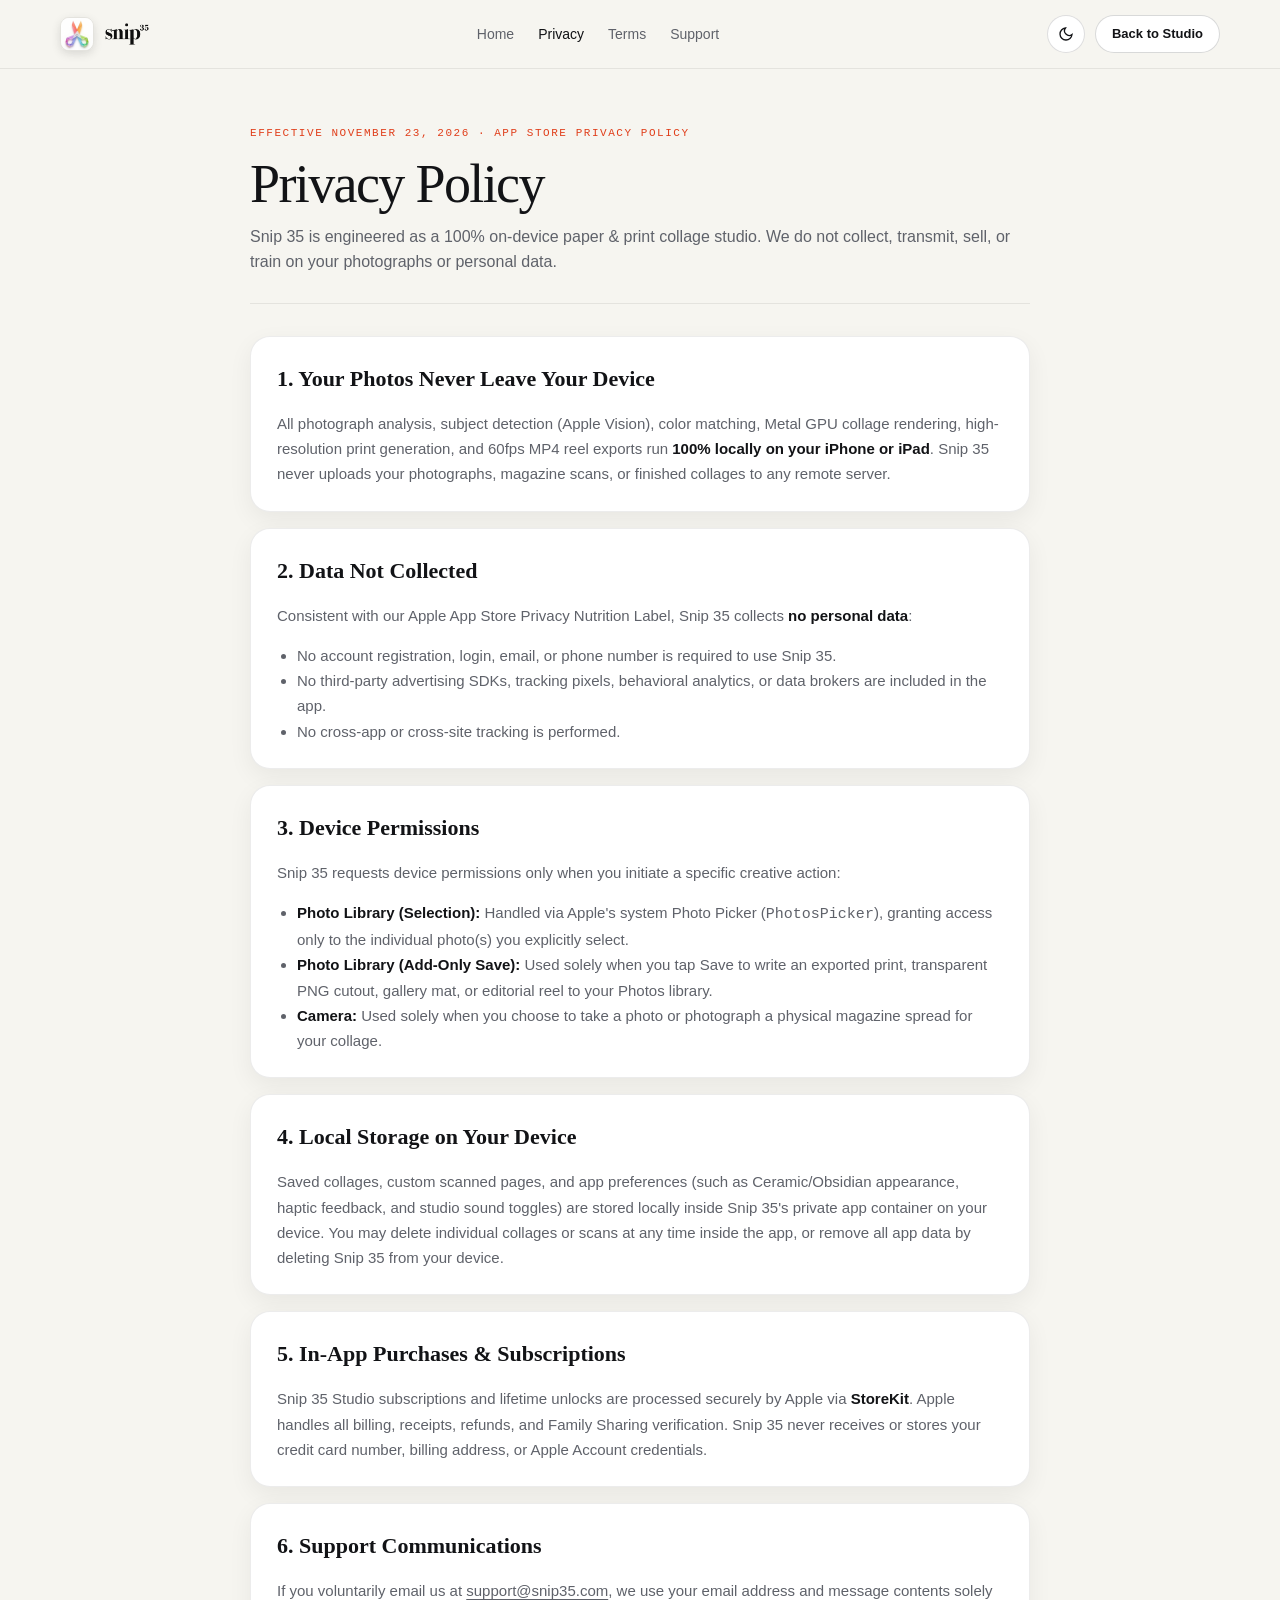
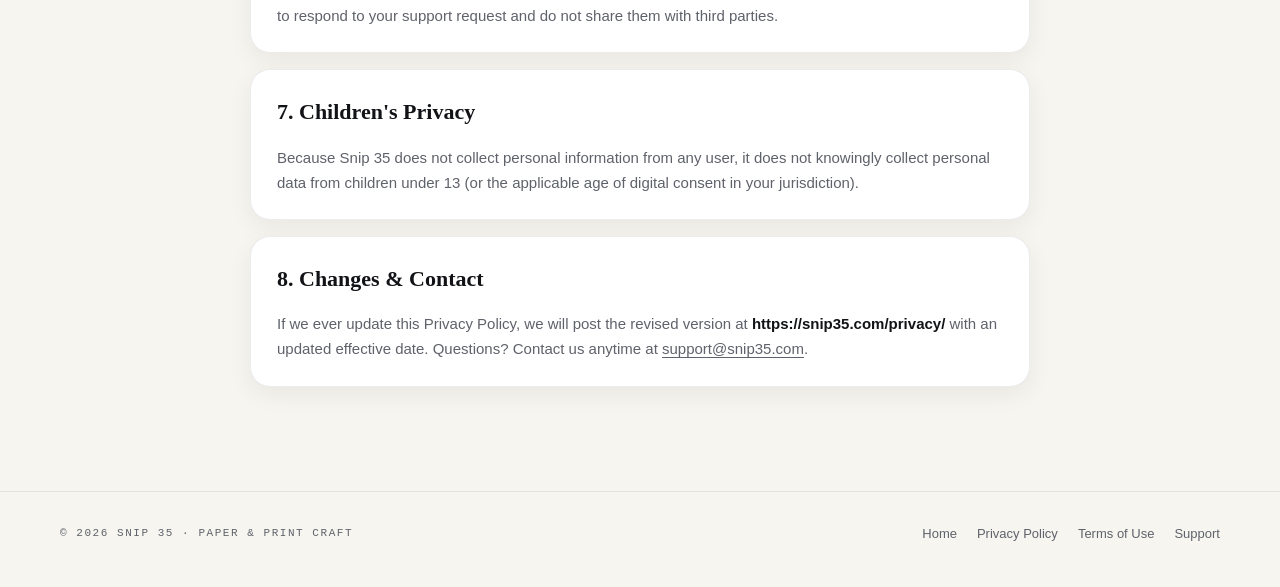
==== privacy/index.html @ 6834ebb1 "Add files via upload" ====
<!doctype html>
<html lang="en" data-theme="light">
<head>
  <meta charset="utf-8" />
  <meta name="viewport" content="width=device-width, initial-scale=1" />
  <meta http-equiv="Content-Security-Policy" content="default-src 'self'; img-src 'self' data:; style-src 'self' 'unsafe-inline' https://fonts.googleapis.com; font-src 'self' https://fonts.gstatic.com; script-src 'self'; base-uri 'self'; form-action 'self'; object-src 'none';" />
  <meta name="referrer" content="strict-origin-when-cross-origin" />
  <title>Privacy Policy — Snip 35</title>
  <meta name="description" content="Snip 35 Privacy Policy. 100% on-device collage studio: your photos never leave your iPhone, no accounts, and zero third-party tracking." />
  <link rel="canonical" href="https://snip35.com/privacy/" />
  <meta name="theme-color" content="#f6f5f0" media="(prefers-color-scheme: light)" />
  <meta name="theme-color" content="#07080b" media="(prefers-color-scheme: dark)" />
  <link rel="icon" type="image/png" href="../assets/favicon.png" />
  <link rel="apple-touch-icon" sizes="180x180" href="../assets/apple-touch-icon.png" />
  <link rel="preconnect" href="https://fonts.googleapis.com" />
  <link rel="preconnect" href="https://fonts.gstatic.com" crossorigin />
  <link href="https://fonts.googleapis.com/css2?family=Bodoni+Moda:opsz,wght@6..96,500;6..96,600&family=DM+Mono:wght@400;500&family=DM+Sans:wght@400;500;600;700&display=swap" rel="stylesheet" />
  <link rel="stylesheet" href="../styles.css" />
  <script src="../theme.js"></script>
</head>
<body>
  <header class="topbar">
    <div class="wrap topbar-inner">
      <a class="brand" href="../" aria-label="Snip 35 home">
        <img class="brand-icon" src="../assets/app-icon.png" data-icon-light="../assets/app-icon.png" data-icon-dark="../assets/app-icon-dark.png" alt="Snip 35 app icon" width="34" height="34" />
        <img class="brand-wordmark" src="../assets/wordmark.png" alt="Snip 35" height="22" />
      </a>
      <nav class="nav" aria-label="Primary">
        <a href="../">Home</a>
        <a href="../privacy/" style="color:var(--ink)">Privacy</a>
        <a href="../terms/">Terms</a>
        <a href="../support/">Support</a>
      </nav>
      <div class="nav-actions">
        <button id="themeToggle" class="theme-btn" type="button" aria-label="Toggle studio theme"></button>
        <a class="btn btn-secondary btn-sm" href="../">Back to Studio</a>
      </div>
    </div>
  </header>

  <main class="doc-wrap">
    <header class="doc-header">
      <div class="mono accent-mono">Effective November 23, 2026 · App Store Privacy Policy</div>
      <h1>Privacy Policy</h1>
      <p>Snip 35 is engineered as a 100% on-device paper &amp; print collage studio. We do not collect, transmit, sell, or train on your photographs or personal data.</p>
    </header>

    <section class="doc-card">
      <h2>1. Your Photos Never Leave Your Device</h2>
      <p>
        All photograph analysis, subject detection (Apple Vision), color matching, Metal GPU collage rendering,
        high-resolution print generation, and 60fps MP4 reel exports run <strong>100% locally on your iPhone or iPad</strong>.
        Snip 35 never uploads your photographs, magazine scans, or finished collages to any remote server.
      </p>
    </section>

    <section class="doc-card">
      <h2>2. Data Not Collected</h2>
      <p>
        Consistent with our Apple App Store Privacy Nutrition Label, Snip 35 collects <strong>no personal data</strong>:
      </p>
      <ul>
        <li>No account registration, login, email, or phone number is required to use Snip 35.</li>
        <li>No third-party advertising SDKs, tracking pixels, behavioral analytics, or data brokers are included in the app.</li>
        <li>No cross-app or cross-site tracking is performed.</li>
      </ul>
    </section>

    <section class="doc-card">
      <h2>3. Device Permissions</h2>
      <p>Snip 35 requests device permissions only when you initiate a specific creative action:</p>
      <ul>
        <li><strong>Photo Library (Selection):</strong> Handled via Apple's system Photo Picker (<code>PhotosPicker</code>), granting access only to the individual photo(s) you explicitly select.</li>
        <li><strong>Photo Library (Add-Only Save):</strong> Used solely when you tap Save to write an exported print, transparent PNG cutout, gallery mat, or editorial reel to your Photos library.</li>
        <li><strong>Camera:</strong> Used solely when you choose to take a photo or photograph a physical magazine spread for your collage.</li>
      </ul>
    </section>

    <section class="doc-card">
      <h2>4. Local Storage on Your Device</h2>
      <p>
        Saved collages, custom scanned pages, and app preferences (such as Ceramic/Obsidian appearance, haptic feedback,
        and studio sound toggles) are stored locally inside Snip 35's private app container on your device. You may delete
        individual collages or scans at any time inside the app, or remove all app data by deleting Snip 35 from your device.
      </p>
    </section>

    <section class="doc-card">
      <h2>5. In-App Purchases &amp; Subscriptions</h2>
      <p>
        Snip 35 Studio subscriptions and lifetime unlocks are processed securely by Apple via <strong>StoreKit</strong>.
        Apple handles all billing, receipts, refunds, and Family Sharing verification. Snip 35 never receives or stores
        your credit card number, billing address, or Apple Account credentials.
      </p>
    </section>

    <section class="doc-card">
      <h2>6. Support Communications</h2>
      <p>
        If you voluntarily email us at <a href="mailto:support@snip35.com">support@snip35.com</a>, we use your email
        address and message contents solely to respond to your support request and do not share them with third parties.
      </p>
    </section>

    <section class="doc-card">
      <h2>7. Children's Privacy</h2>
      <p>
        Because Snip 35 does not collect personal information from any user, it does not knowingly collect personal
        data from children under 13 (or the applicable age of digital consent in your jurisdiction).
      </p>
    </section>

    <section class="doc-card">
      <h2>8. Changes &amp; Contact</h2>
      <p>
        If we ever update this Privacy Policy, we will post the revised version at <strong>https://snip35.com/privacy/</strong>
        with an updated effective date. Questions? Contact us anytime at
        <a href="mailto:support@snip35.com">support@snip35.com</a>.
      </p>
    </section>
  </main>

  <footer class="footer">
    <div class="wrap footer-inner">
      <div class="mono">© 2026 Snip 35 · Paper &amp; Print Craft</div>
      <nav class="footer-links" aria-label="Legal and support">
        <a href="../">Home</a>
        <a href="../privacy/">Privacy Policy</a>
        <a href="../terms/">Terms of Use</a>
        <a href="../support/">Support</a>
      </nav>
    </div>
  </footer>
</body>
</html>
---- styles.css ----
/* Snip 35 — Dual-Finish Editorial Studio Design System (Ceramic Porcelain / Piano Obsidian) */
:root,
html[data-theme="light"] {
  --ground: #f6f5f0;
  --ground-2: #eeede8;
  --surface: #ffffff;
  --well: #e7e6e0;
  --ink: #121316;
  --muted: #5f626a;
  --faint: #7b7e86;
  --accent: #e03e1a;
  --accent-soft: rgba(224, 62, 26, 0.11);
  --ok: #2f7d4c;
  --release: #121316;
  --on-release: #ffffff;
  --line: rgba(18, 19, 22, 0.14);
  --line-soft: rgba(18, 19, 22, 0.08);
  --shadow-lg: 0 24px 60px rgba(18, 19, 22, 0.12), 0 4px 14px rgba(18, 19, 22, 0.06);
  --shadow-sm: 0 8px 24px rgba(18, 19, 22, 0.06);
  --glass: rgba(246, 245, 240, 0.86);
  --display: "Bodoni Moda", "Bodoni 72", "Didot", Georgia, serif;
  --sans: "DM Sans", -apple-system, BlinkMacSystemFont, "SF Pro Text", sans-serif;
  --mono: "DM Mono", ui-monospace, "SF Mono", Menlo, monospace;
  color-scheme: light;
}

html[data-theme="dark"] {
  --ground: #07080b;
  --ground-2: #101218;
  --surface: #13161e;
  --well: #1b1f29;
  --ink: #f5f6f8;
  --muted: #989eac;
  --faint: #676c78;
  --accent: #f08a5d;
  --accent-soft: rgba(240, 138, 93, 0.15);
  --ok: #8be2b4;
  --release: #f5f6f8;
  --on-release: #07080b;
  --line: rgba(245, 246, 248, 0.16);
  --line-soft: rgba(245, 246, 248, 0.085);
  --shadow-lg: 0 28px 72px rgba(0, 0, 0, 0.56), 0 4px 16px rgba(0, 0, 0, 0.35);
  --shadow-sm: 0 10px 28px rgba(0, 0, 0, 0.32);
  --glass: rgba(7, 8, 11, 0.84);
  color-scheme: dark;
}

*, *::before, *::after { box-sizing: border-box; }
html {
  scroll-behavior: smooth;
  background: var(--ground);
  color: var(--ink);
}
body {
  margin: 0;
  background: var(--ground);
  color: var(--ink);
  font-family: var(--sans);
  line-height: 1.6;
  -webkit-font-smoothing: antialiased;
  overflow-x: clip;
}

::selection { background: var(--accent); color: #fff; }
a { color: inherit; text-underline-offset: 3px; }
img { max-width: 100%; display: block; }
button { font: inherit; color: inherit; }
button:focus-visible, a:focus-visible { outline: 2px solid var(--accent); outline-offset: 3px; }

.wrap {
  width: min(1160px, calc(100% - 48px));
  margin-inline: auto;
}

.mono {
  font-family: var(--mono);
  font-size: 11px;
  font-weight: 500;
  letter-spacing: 0.14em;
  text-transform: uppercase;
  color: var(--muted);
}

.accent-mono { color: var(--accent); }

/* Header */
.topbar {
  position: sticky;
  top: 0;
  z-index: 40;
  backdrop-filter: blur(18px) saturate(160%);
  -webkit-backdrop-filter: blur(18px) saturate(160%);
  background: var(--glass);
  border-bottom: 1px solid var(--line-soft);
}

.topbar-inner {
  height: 68px;
  display: flex;
  align-items: center;
  justify-content: space-between;
  gap: 20px;
}

.brand {
  display: inline-flex;
  align-items: center;
  gap: 11px;
  text-decoration: none;
}

.brand-icon {
  width: 34px;
  height: 34px;
  border-radius: 9px;
  box-shadow: 0 3px 10px rgba(0, 0, 0, 0.12);
  border: 1px solid var(--line-soft);
  object-fit: cover;
}

.brand-wordmark {
  height: 22px;
  width: auto;
}

html[data-theme="dark"] .brand-wordmark {
  filter: invert(1) brightness(1.06);
}

.nav {
  display: flex;
  align-items: center;
  gap: 24px;
  font-size: 14px;
  font-weight: 500;
}

.nav a {
  text-decoration: none;
  color: var(--muted);
  transition: color 0.18s ease;
}

.nav a:hover { color: var(--ink); }

.nav-actions {
  display: flex;
  align-items: center;
  gap: 10px;
}

.theme-btn {
  width: 38px;
  height: 38px;
  border-radius: 999px;
  border: 1px solid var(--line);
  background: var(--surface);
  display: inline-flex;
  align-items: center;
  justify-content: center;
  cursor: pointer;
  transition: transform 0.15s ease, border-color 0.2s ease;
}
.theme-btn:hover { border-color: var(--ink); }
.theme-btn:active { transform: scale(0.95); }

.btn {
  display: inline-flex;
  align-items: center;
  justify-content: center;
  gap: 8px;
  min-height: 46px;
  padding: 0 22px;
  border-radius: 999px;
  font-size: 14px;
  font-weight: 600;
  text-decoration: none;
  border: 1px solid transparent;
  cursor: pointer;
  transition: transform 0.16s ease, opacity 0.16s ease;
  white-space: nowrap;
}
.btn:active { transform: scale(0.98); }

.btn-primary {
  background: #121316;
  color: #ffffff;
  box-shadow: 0 10px 24px rgba(18, 19, 22, 0.14);
}
html[data-theme="dark"] .btn-primary {
  background: #f5f6f8;
  color: #07080b;
  box-shadow: 0 10px 24px rgba(0, 0, 0, 0.35);
}
.btn-primary:hover { opacity: 0.9; }

.btn-accent {
  background: var(--accent);
  color: #ffffff;
  box-shadow: 0 10px 24px rgba(224, 62, 26, 0.24);
}
.btn-accent:hover { opacity: 0.92; }

.btn-secondary {
  background: #ffffff;
  color: #121316;
  border-color: rgba(18, 19, 22, 0.16);
}
html[data-theme="dark"] .btn-secondary {
  background: #13161e;
  color: #f5f6f8;
  border-color: rgba(245, 246, 248, 0.20);
}
.btn-secondary:hover { border-color: var(--ink); }

.btn-sm {
  min-height: 38px;
  padding: 0 16px;
  font-size: 13px;
}

/* Hero Section */
.hero {
  padding: 58px 0 84px;
  display: grid;
  grid-template-columns: minmax(0, 1.02fr) minmax(0, 0.98fr);
  gap: clamp(32px, 5vw, 72px);
  align-items: center;
}
.hero > * { min-width: 0; }

.eyebrow-row {
  display: inline-flex;
  align-items: center;
  gap: 8px;
  padding: 6px 12px;
  border-radius: 999px;
  background: var(--accent-soft);
  color: var(--accent);
  font-family: var(--mono);
  font-size: 11px;
  font-weight: 500;
  letter-spacing: 0.12em;
  text-transform: uppercase;
}

.eyebrow-dot {
  width: 6px;
  height: 6px;
  border-radius: 50%;
  background: var(--accent);
}

.hero h1 {
  font-family: var(--display);
  font-weight: 500;
  font-size: clamp(44px, 5.4vw, 72px);
  line-height: 0.98;
  letter-spacing: -0.03em;
  margin: 22px 0 20px;
}

.hero h1 em {
  font-style: italic;
  color: var(--accent);
}

.hero-lead {
  font-size: 17px;
  line-height: 1.68;
  color: var(--muted);
  max-width: 490px;
  margin: 0;
}

.hero-cta {
  display: flex;
  flex-wrap: wrap;
  gap: 12px;
  margin-top: 30px;
}

.hero-specs {
  margin-top: 28px;
  padding-top: 22px;
  border-top: 1px solid var(--line-soft);
  display: flex;
  flex-wrap: wrap;
  gap: 10px 22px;
  font-family: var(--mono);
  font-size: 11px;
  letter-spacing: 0.08em;
  text-transform: uppercase;
  color: var(--muted);
}

.hero-specs span {
  display: inline-flex;
  align-items: center;
  gap: 7px;
}

.spec-dot {
  width: 5px;
  height: 5px;
  border-radius: 50%;
  background: var(--accent);
}

/* Interactive iOS Hero Stage */
.stage-wrap {
  position: relative;
  width: min(460px, 100%);
  margin-inline: auto;
}

.stage-card {
  position: relative;
  aspect-ratio: 3 / 4;
  border-radius: 30px;
  overflow: hidden;
  background: var(--surface);
  border: 1px solid var(--line);
  box-shadow: var(--shadow-lg);
  user-select: none;
  -webkit-user-select: none;
}

.stage-img {
  position: absolute;
  inset: 0;
  width: 100%;
  height: 100%;
  object-fit: cover;
  opacity: 0;
  transform: scale(1.025);
  transition: opacity 0.45s cubic-bezier(0.22, 1, 0.36, 1), transform 0.55s cubic-bezier(0.22, 1, 0.36, 1);
}

.stage-img.active {
  opacity: 1;
  transform: scale(1);
}

.before-layer {
  position: absolute;
  inset: 0;
  width: 100%;
  height: 100%;
  object-fit: cover;
  clip-path: inset(0 100% 0 0);
  pointer-events: none;
  z-index: 3;
  transition: clip-path 0.06s linear;
}

.stage-divider {
  position: absolute;
  top: 0;
  bottom: 0;
  left: 0;
  width: 2px;
  background: rgba(255, 255, 255, 0.92);
  box-shadow: 0 0 18px rgba(0, 0, 0, 0.45);
  z-index: 4;
  opacity: 0;
  pointer-events: none;
}

.stage-top-bar {
  position: absolute;
  top: 14px;
  left: 14px;
  right: 14px;
  z-index: 6;
  display: flex;
  align-items: center;
  justify-content: space-between;
  gap: 8px;
}

.stage-badge {
  padding: 6px 11px;
  border-radius: 999px;
  background: rgba(12, 13, 16, 0.62);
  backdrop-filter: blur(12px);
  -webkit-backdrop-filter: blur(12px);
  border: 1px solid rgba(255, 255, 255, 0.16);
  color: #fff;
  font-family: var(--mono);
  font-size: 10px;
  letter-spacing: 0.11em;
  text-transform: uppercase;
}

.compare-btn {
  padding: 6px 12px;
  border-radius: 999px;
  background: var(--accent);
  color: #fff;
  border: none;
  font-size: 11px;
  font-weight: 700;
  cursor: pointer;
  box-shadow: 0 6px 16px rgba(0, 0, 0, 0.25);
  transition: opacity 0.18s ease, transform 0.15s ease;
}
.compare-btn:hover { opacity: 0.92; }
.compare-btn.hidden { opacity: 0; pointer-events: none; }

.stage-grad {
  position: absolute;
  inset: auto 0 0 0;
  height: 110px;
  background: linear-gradient(to top, rgba(0, 0, 0, 0.56), transparent);
  pointer-events: none;
  z-index: 5;
}

.stage-pills {
  position: absolute;
  left: 14px;
  right: 14px;
  bottom: 14px;
  z-index: 7;
  display: grid;
  grid-template-columns: repeat(4, 1fr);
  gap: 3px;
  padding: 4px;
  border-radius: 999px;
  background: rgba(12, 13, 16, 0.64);
  backdrop-filter: blur(14px);
  -webkit-backdrop-filter: blur(14px);
  border: 1px solid rgba(255, 255, 255, 0.18);
}

.stage-pill {
  border: none;
  background: transparent;
  color: rgba(255, 255, 255, 0.88);
  font-size: 11.5px;
  font-weight: 600;
  padding: 8px 4px;
  border-radius: 999px;
  cursor: pointer;
  transition: background 0.2s ease, color 0.2s ease;
}
.stage-pill.active {
  background: rgba(255, 255, 255, 0.96);
  color: #121316;
  font-weight: 700;
}

.stage-caption {
  display: flex;
  flex-wrap: wrap;
  justify-content: space-between;
  align-items: center;
  gap: 4px 10px;
  margin-top: 12px;
  padding: 0 6px;
}
.stage-caption .mono {
  font-size: 10px;
  letter-spacing: 0.08em;
}

/* Sections */
.section {
  padding: 84px 0;
  border-top: 1px solid var(--line-soft);
}

.section-head {
  display: flex;
  align-items: flex-end;
  justify-content: space-between;
  gap: 28px;
  margin-bottom: 42px;
  flex-wrap: wrap;
}

.section-head h2 {
  font-family: var(--display);
  font-weight: 500;
  font-size: clamp(34px, 4.4vw, 56px);
  line-height: 1.02;
  letter-spacing: -0.03em;
  margin: 12px 0 0;
  max-width: 620px;
}

.section-head p {
  color: var(--muted);
  max-width: 390px;
  margin: 0;
  font-size: 15.5px;
}

/* 4-Look Editorial Gallery */
.looks-grid {
  display: grid;
  grid-template-columns: repeat(4, 1fr);
  gap: 18px;
}

.look-card {
  background: var(--surface);
  border: 1px solid var(--line-soft);
  border-radius: 22px;
  overflow: hidden;
  box-shadow: var(--shadow-sm);
  transition: transform 0.25s cubic-bezier(0.22, 1, 0.36, 1), border-color 0.2s ease;
}
.look-card:hover {
  transform: translateY(-4px);
  border-color: var(--line);
}

.look-media {
  position: relative;
  aspect-ratio: 3 / 4;
  overflow: hidden;
  background: var(--ground-2);
}

.look-media img {
  width: 100%;
  height: 100%;
  object-fit: cover;
  transition: transform 0.5s ease;
}
.look-card:hover .look-media img { transform: scale(1.03); }

.look-num {
  position: absolute;
  top: 12px;
  left: 12px;
  padding: 5px 9px;
  border-radius: 999px;
  background: rgba(12, 13, 16, 0.62);
  color: #fff;
  font-family: var(--mono);
  font-size: 10px;
  letter-spacing: 0.1em;
}

.look-body {
  padding: 16px 18px 20px;
}

.look-body h3 {
  font-family: var(--display);
  font-weight: 600;
  font-size: 22px;
  margin: 0 0 6px;
  letter-spacing: -0.02em;
}

.look-body p {
  margin: 0;
  font-size: 13.5px;
  color: var(--muted);
  line-height: 1.55;
}

/* Craft Process 3-Column */
.craft-grid {
  display: grid;
  grid-template-columns: repeat(3, 1fr);
  gap: 18px;
}

.craft-card {
  background: var(--surface);
  border: 1px solid var(--line-soft);
  border-radius: 22px;
  padding: 28px 26px;
  box-shadow: var(--shadow-sm);
}

.craft-step {
  display: inline-flex;
  align-items: center;
  justify-content: center;
  height: 28px;
  padding: 0 10px;
  border-radius: 999px;
  background: var(--accent-soft);
  color: var(--accent);
  font-family: var(--mono);
  font-size: 11px;
  font-weight: 500;
  letter-spacing: 0.1em;
  margin-bottom: 18px;
}

.craft-card h3 {
  font-family: var(--display);
  font-weight: 600;
  font-size: 25px;
  line-height: 1.15;
  margin: 0 0 10px;
}

.craft-card p {
  margin: 0;
  color: var(--muted);
  font-size: 14.5px;
  line-height: 1.62;
}

/* Privacy Band */
.privacy-band {
  background: var(--surface);
  border: 1px solid var(--line);
  border-radius: 28px;
  padding: clamp(28px, 4vw, 48px);
  display: grid;
  grid-template-columns: 1.1fr 0.9fr;
  gap: 36px;
  align-items: center;
  box-shadow: var(--shadow-sm);
}

.privacy-band h2 {
  font-family: var(--display);
  font-weight: 500;
  font-size: clamp(30px, 3.8vw, 46px);
  line-height: 1.06;
  margin: 12px 0 14px;
}

.privacy-band p {
  margin: 0;
  color: var(--muted);
  font-size: 15.5px;
  max-width: 480px;
}

.privacy-pills {
  display: grid;
  grid-template-columns: repeat(2, 1fr);
  gap: 12px;
}

.privacy-pill {
  padding: 16px 18px;
  border-radius: 16px;
  background: var(--ground);
  border: 1px solid var(--line-soft);
}

.privacy-pill strong {
  display: block;
  font-size: 14px;
  margin-bottom: 4px;
}

.privacy-pill span {
  font-size: 12.5px;
  color: var(--muted);
  line-height: 1.45;
  display: block;
}

/* Pricing */
.pricing-grid {
  display: grid;
  grid-template-columns: repeat(2, 1fr);
  gap: 20px;
}

.price-card {
  background: var(--surface);
  border: 1px solid var(--line-soft);
  border-radius: 26px;
  padding: 32px 30px;
  box-shadow: var(--shadow-sm);
  display: flex;
  flex-direction: column;
}

.price-card.featured {
  border-color: var(--accent);
  box-shadow: 0 20px 50px rgba(224, 62, 26, 0.10);
}

.price-header {
  display: flex;
  align-items: baseline;
  justify-content: space-between;
  gap: 12px;
  margin-bottom: 12px;
}

.price-card h3 {
  font-family: var(--display);
  font-size: 28px;
  font-weight: 600;
  margin: 0;
}

.price-tag {
  font-family: var(--mono);
  font-size: 11px;
  letter-spacing: 0.1em;
  text-transform: uppercase;
  padding: 5px 10px;
  border-radius: 999px;
  background: var(--accent-soft);
  color: var(--accent);
}

.price-amount {
  font-size: 15px;
  color: var(--muted);
  margin: 0 0 22px;
}

.price-amount strong {
  font-family: var(--display);
  font-size: 36px;
  color: var(--ink);
  font-weight: 600;
  margin-right: 4px;
}

.feature-list {
  list-style: none;
  padding: 0;
  margin: 0 0 26px;
  display: grid;
  gap: 11px;
  font-size: 14.5px;
  color: var(--ink);
}

.feature-list li {
  display: flex;
  align-items: flex-start;
  gap: 10px;
}

.check {
  color: var(--accent);
  font-weight: 700;
  line-height: 1.5;
}

.price-note {
  margin-top: auto;
  font-size: 12px;
  color: var(--muted);
  line-height: 1.5;
}

/* Closing CTA */
.closing {
  text-align: center;
  padding: 96px 0 88px;
  border-top: 1px solid var(--line-soft);
}

.closing-icon {
  width: 78px;
  height: 78px;
  border-radius: 19px;
  margin: 0 auto 22px;
  box-shadow: var(--shadow-lg);
  border: 1px solid var(--line-soft);
}

.closing h2 {
  font-family: var(--display);
  font-weight: 500;
  font-size: clamp(38px, 5.5vw, 68px);
  line-height: 0.98;
  letter-spacing: -0.035em;
  margin: 14px auto 18px;
  max-width: 740px;
}

.closing p {
  color: var(--muted);
  max-width: 470px;
  margin: 0 auto 30px;
  font-size: 16px;
}

/* Legal & Support Document Pages */
.doc-wrap {
  width: min(780px, calc(100% - 40px));
  margin: 0 auto;
  padding: 56px 0 88px;
}

.doc-header {
  padding-bottom: 28px;
  border-bottom: 1px solid var(--line-soft);
  margin-bottom: 32px;
}

.doc-header h1 {
  font-family: var(--display);
  font-weight: 500;
  font-size: clamp(36px, 5vw, 54px);
  line-height: 1.02;
  letter-spacing: -0.03em;
  margin: 14px 0 12px;
}

.doc-header p {
  color: var(--muted);
  margin: 0;
  font-size: 16px;
}

.doc-card {
  background: var(--surface);
  border: 1px solid var(--line-soft);
  border-radius: 20px;
  padding: 24px 26px;
  margin-bottom: 16px;
  box-shadow: var(--shadow-sm);
}

.doc-card h2 {
  font-family: var(--display);
  font-weight: 600;
  font-size: 22px;
  margin: 0 0 10px;
}

.doc-card p, .doc-card li {
  color: var(--muted);
  font-size: 15px;
  line-height: 1.68;
}

.doc-card p:last-child { margin-bottom: 0; }
.doc-card ul { padding-left: 20px; margin: 10px 0 0; }
.doc-card strong { color: var(--ink); }

.faq details {
  background: var(--surface);
  border: 1px solid var(--line-soft);
  border-radius: 18px;
  padding: 18px 22px;
  margin-bottom: 12px;
  box-shadow: var(--shadow-sm);
}

.faq summary {
  font-weight: 600;
  font-size: 15.5px;
  cursor: pointer;
  list-style: none;
  display: flex;
  align-items: center;
  justify-content: space-between;
  gap: 12px;
}
.faq summary::-webkit-details-marker { display: none; }
.faq summary::after {
  content: "+";
  font-family: var(--mono);
  font-size: 18px;
  color: var(--accent);
}
.faq details[open] summary::after { content: "−"; }
.faq details p {
  margin: 12px 0 0;
  color: var(--muted);
  font-size: 14.5px;
  line-height: 1.65;
}

/* Footer */
.footer {
  border-top: 1px solid var(--line-soft);
  padding: 32px 0 44px;
}

.footer-inner {
  display: flex;
  flex-wrap: wrap;
  align-items: center;
  justify-content: space-between;
  gap: 18px;
}

.footer-links {
  display: flex;
  flex-wrap: wrap;
  gap: 20px;
  font-size: 13px;
  color: var(--muted);
}
.footer-links a { text-decoration: none; }
.footer-links a:hover { color: var(--ink); }

/* Responsive */
@media (max-width: 980px) {
  .hero { grid-template-columns: minmax(0, 1fr); padding: 36px 0 60px; }
  .looks-grid { grid-template-columns: repeat(2, minmax(0, 1fr)); }
  .craft-grid { grid-template-columns: minmax(0, 1fr); }
  .privacy-band { grid-template-columns: minmax(0, 1fr); }
  .pricing-grid { grid-template-columns: minmax(0, 1fr); }
}

@media (max-width: 640px) {
  .wrap { width: calc(100% - 32px); }
  .nav { display: none; }
  .hero h1 { font-size: clamp(38px, 10.5vw, 50px); }
  .hero-lead { font-size: 15.5px; }
  .hero-cta .btn { width: 100%; }
  .privacy-pills { grid-template-columns: minmax(0, 1fr); }
  .looks-grid { grid-template-columns: repeat(2, minmax(0, 1fr)); gap: 12px; }
  .look-body { padding: 12px 13px 15px; }
  .look-body h3 { font-size: 18px; }
  .look-body p { font-size: 12.5px; }
  .stage-pill { font-size: 10.5px; padding: 7px 2px; }
}

@media (prefers-reduced-motion: reduce) {
  html { scroll-behavior: auto; }
  *, *::before, *::after { transition-duration: 0.01ms !important; animation-duration: 0.01ms !important; }
}
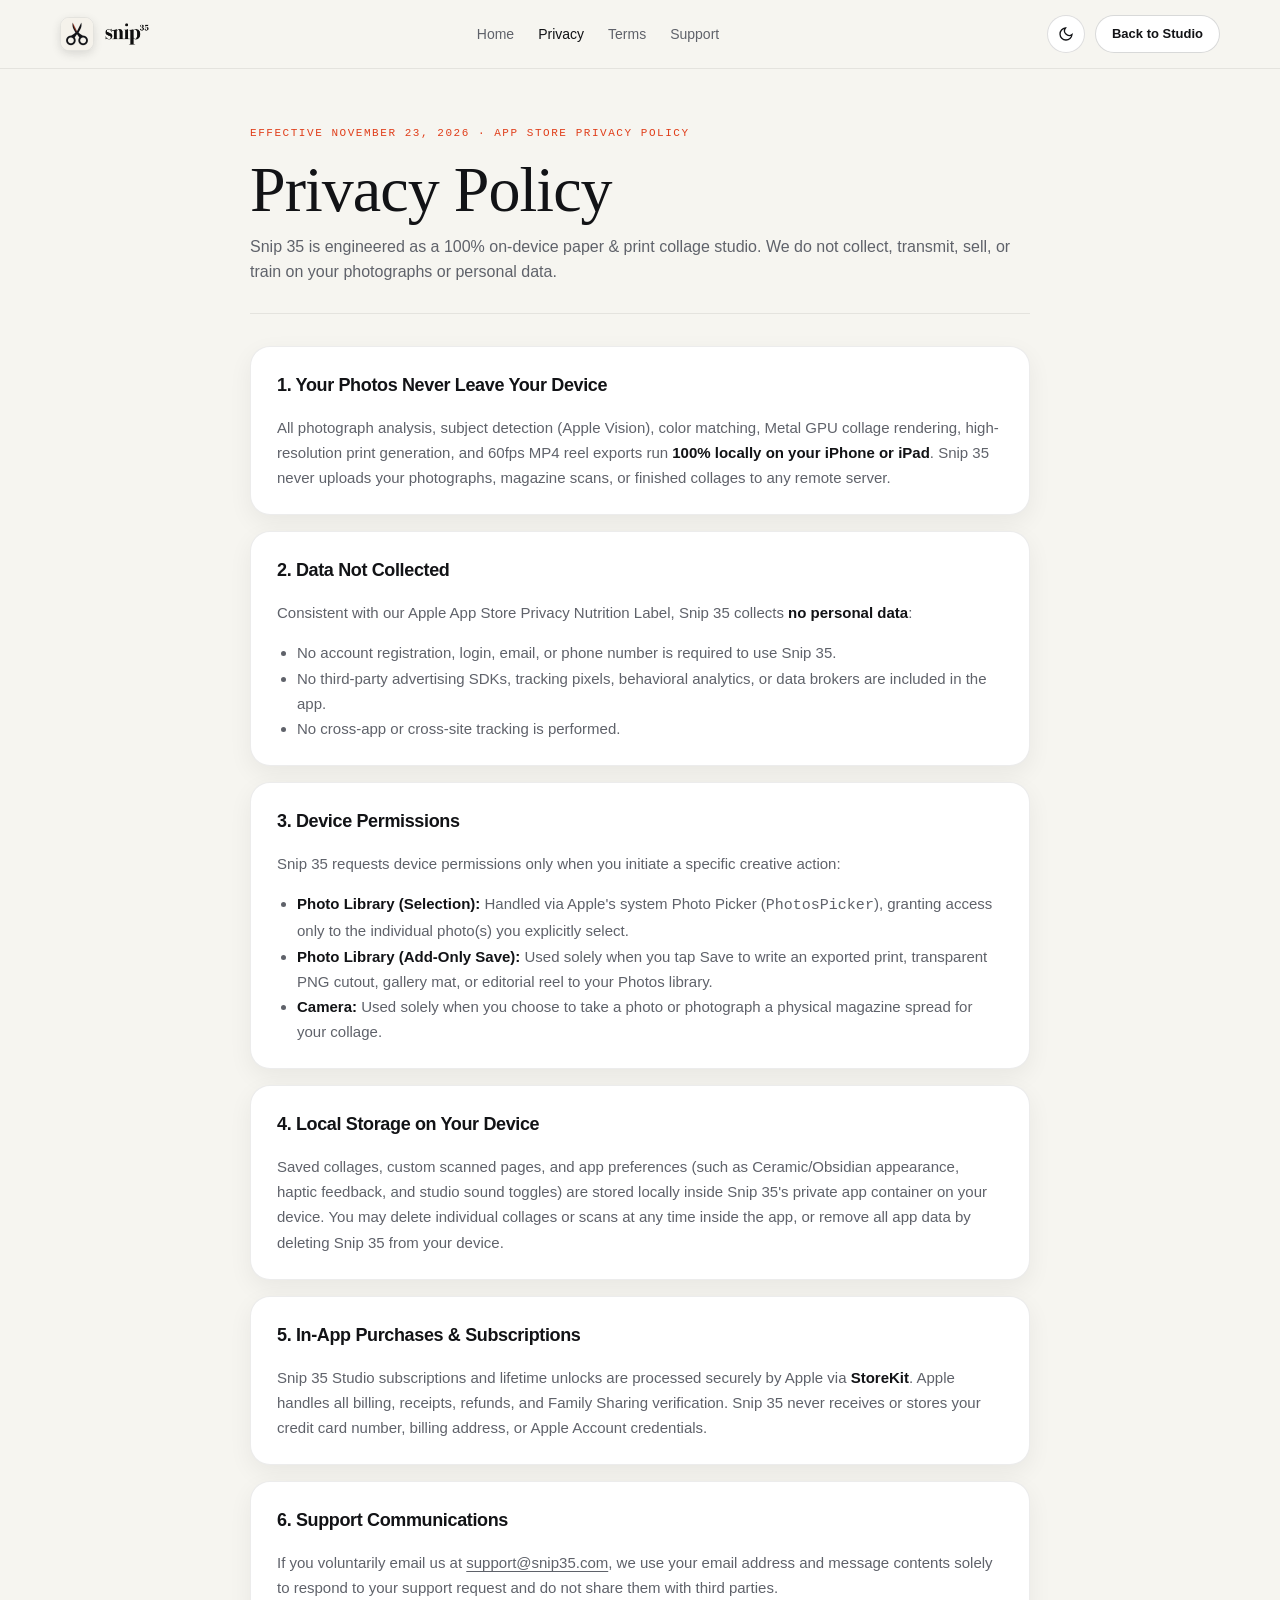
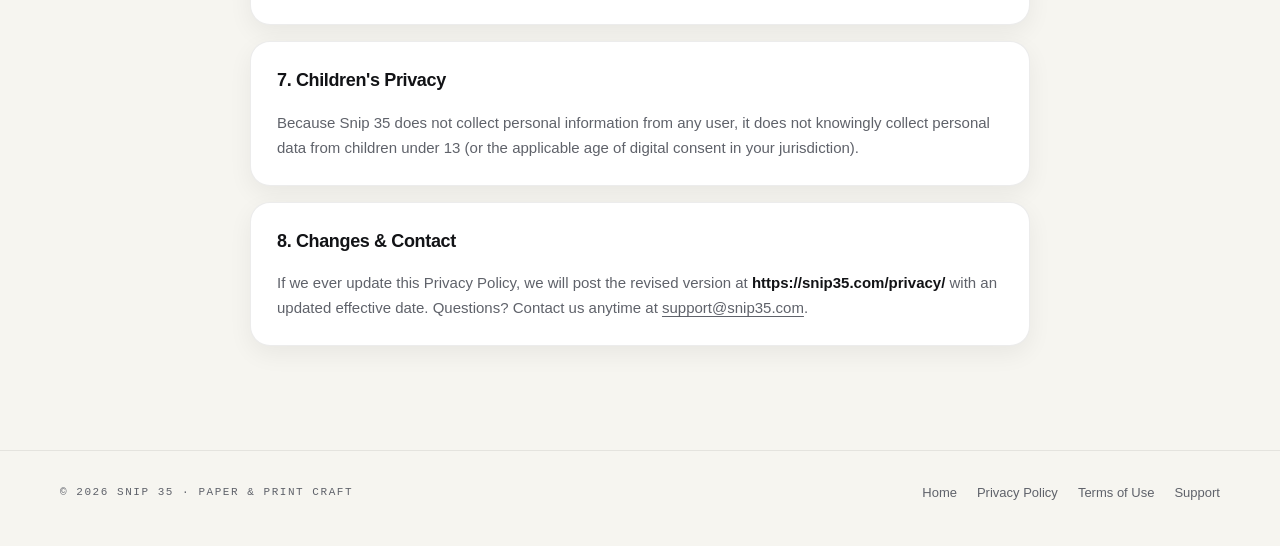
==== commit 6c5722a9: "Update legal subpage fonts to Instrument Serif + Inter + IBM Plex Mono" ====
--- a/privacy/index.html
+++ b/privacy/index.html
@@ -14,7 +14,7 @@
   <link rel="apple-touch-icon" sizes="180x180" href="../assets/apple-touch-icon.png" />
   <link rel="preconnect" href="https://fonts.googleapis.com" />
   <link rel="preconnect" href="https://fonts.gstatic.com" crossorigin />
-  <link href="https://fonts.googleapis.com/css2?family=Bodoni+Moda:opsz,wght@6..96,500;6..96,600&family=DM+Mono:wght@400;500&family=DM+Sans:wght@400;500;600;700&display=swap" rel="stylesheet" />
+  <link href="https://fonts.googleapis.com/css2?family=IBM+Plex+Mono:wght@400;500&family=Instrument+Serif:ital@0;1&family=Inter:wght@400;500;600;700&display=swap" rel="stylesheet" />
   <link rel="stylesheet" href="../styles.css" />
   <script src="../theme.js"></script>
 </head>
--- a/styles.css
+++ b/styles.css
@@ -18,9 +18,9 @@
   --shadow-lg: 0 24px 60px rgba(18, 19, 22, 0.12), 0 4px 14px rgba(18, 19, 22, 0.06);
   --shadow-sm: 0 8px 24px rgba(18, 19, 22, 0.06);
   --glass: rgba(246, 245, 240, 0.86);
-  --display: "Bodoni Moda", "Bodoni 72", "Didot", Georgia, serif;
-  --sans: "DM Sans", -apple-system, BlinkMacSystemFont, "SF Pro Text", sans-serif;
-  --mono: "DM Mono", ui-monospace, "SF Mono", Menlo, monospace;
+  --display: "Instrument Serif", Georgia, serif;
+  --sans: "Inter", -apple-system, BlinkMacSystemFont, "SF Pro Text", sans-serif;
+  --mono: "IBM Plex Mono", ui-monospace, "SF Mono", Menlo, monospace;
   color-scheme: light;
 }
 
@@ -253,15 +253,15 @@
 
 .hero h1 {
   font-family: var(--display);
-  font-weight: 500;
-  font-size: clamp(44px, 5.4vw, 72px);
+  font-weight: 400;
+  font-size: clamp(54px, 6.4vw, 86px);
   line-height: 0.98;
-  letter-spacing: -0.03em;
+  letter-spacing: -0.02em;
   margin: 22px 0 20px;
 }
 
 .hero h1 em {
-  font-style: italic;
+  font-style: normal;
   color: var(--accent);
 }
 
@@ -482,10 +482,10 @@
 
 .section-head h2 {
   font-family: var(--display);
-  font-weight: 500;
-  font-size: clamp(34px, 4.4vw, 56px);
+  font-weight: 400;
+  font-size: clamp(40px, 4.8vw, 64px);
   line-height: 1.02;
-  letter-spacing: -0.03em;
+  letter-spacing: -0.015em;
   margin: 12px 0 0;
   max-width: 620px;
 }
@@ -550,9 +550,9 @@
 }
 
 .look-body h3 {
-  font-family: var(--display);
+  font-family: var(--sans);
   font-weight: 600;
-  font-size: 22px;
+  font-size: 18px;
   margin: 0 0 6px;
   letter-spacing: -0.02em;
 }
@@ -596,10 +596,11 @@
 }
 
 .craft-card h3 {
-  font-family: var(--display);
+  font-family: var(--sans);
   font-weight: 600;
-  font-size: 25px;
-  line-height: 1.15;
+  font-size: 20px;
+  line-height: 1.25;
+  letter-spacing: -0.02em;
   margin: 0 0 10px;
 }
 
@@ -625,9 +626,10 @@
 
 .privacy-band h2 {
   font-family: var(--display);
-  font-weight: 500;
-  font-size: clamp(30px, 3.8vw, 46px);
-  line-height: 1.06;
+  font-weight: 400;
+  font-size: clamp(36px, 4.2vw, 54px);
+  line-height: 1.04;
+  letter-spacing: -0.015em;
   margin: 12px 0 14px;
 }
 
@@ -695,9 +697,10 @@
 }
 
 .price-card h3 {
-  font-family: var(--display);
-  font-size: 28px;
+  font-family: var(--sans);
+  font-size: 21px;
   font-weight: 600;
+  letter-spacing: -0.02em;
   margin: 0;
 }
 
@@ -719,10 +722,11 @@
 }
 
 .price-amount strong {
-  font-family: var(--display);
-  font-size: 36px;
+  font-family: var(--sans);
+  font-size: 32px;
   color: var(--ink);
-  font-weight: 600;
+  font-weight: 700;
+  letter-spacing: -0.03em;
   margin-right: 4px;
 }
 
@@ -773,10 +777,10 @@
 
 .closing h2 {
   font-family: var(--display);
-  font-weight: 500;
-  font-size: clamp(38px, 5.5vw, 68px);
+  font-weight: 400;
+  font-size: clamp(44px, 5.8vw, 76px);
   line-height: 0.98;
-  letter-spacing: -0.035em;
+  letter-spacing: -0.02em;
   margin: 14px auto 18px;
   max-width: 740px;
 }
@@ -803,10 +807,10 @@
 
 .doc-header h1 {
   font-family: var(--display);
-  font-weight: 500;
-  font-size: clamp(36px, 5vw, 54px);
+  font-weight: 400;
+  font-size: clamp(42px, 5.4vw, 64px);
   line-height: 1.02;
-  letter-spacing: -0.03em;
+  letter-spacing: -0.015em;
   margin: 14px 0 12px;
 }
 
@@ -826,9 +830,10 @@
 }
 
 .doc-card h2 {
-  font-family: var(--display);
+  font-family: var(--sans);
   font-weight: 600;
-  font-size: 22px;
+  font-size: 18px;
+  letter-spacing: -0.02em;
   margin: 0 0 10px;
 }
 
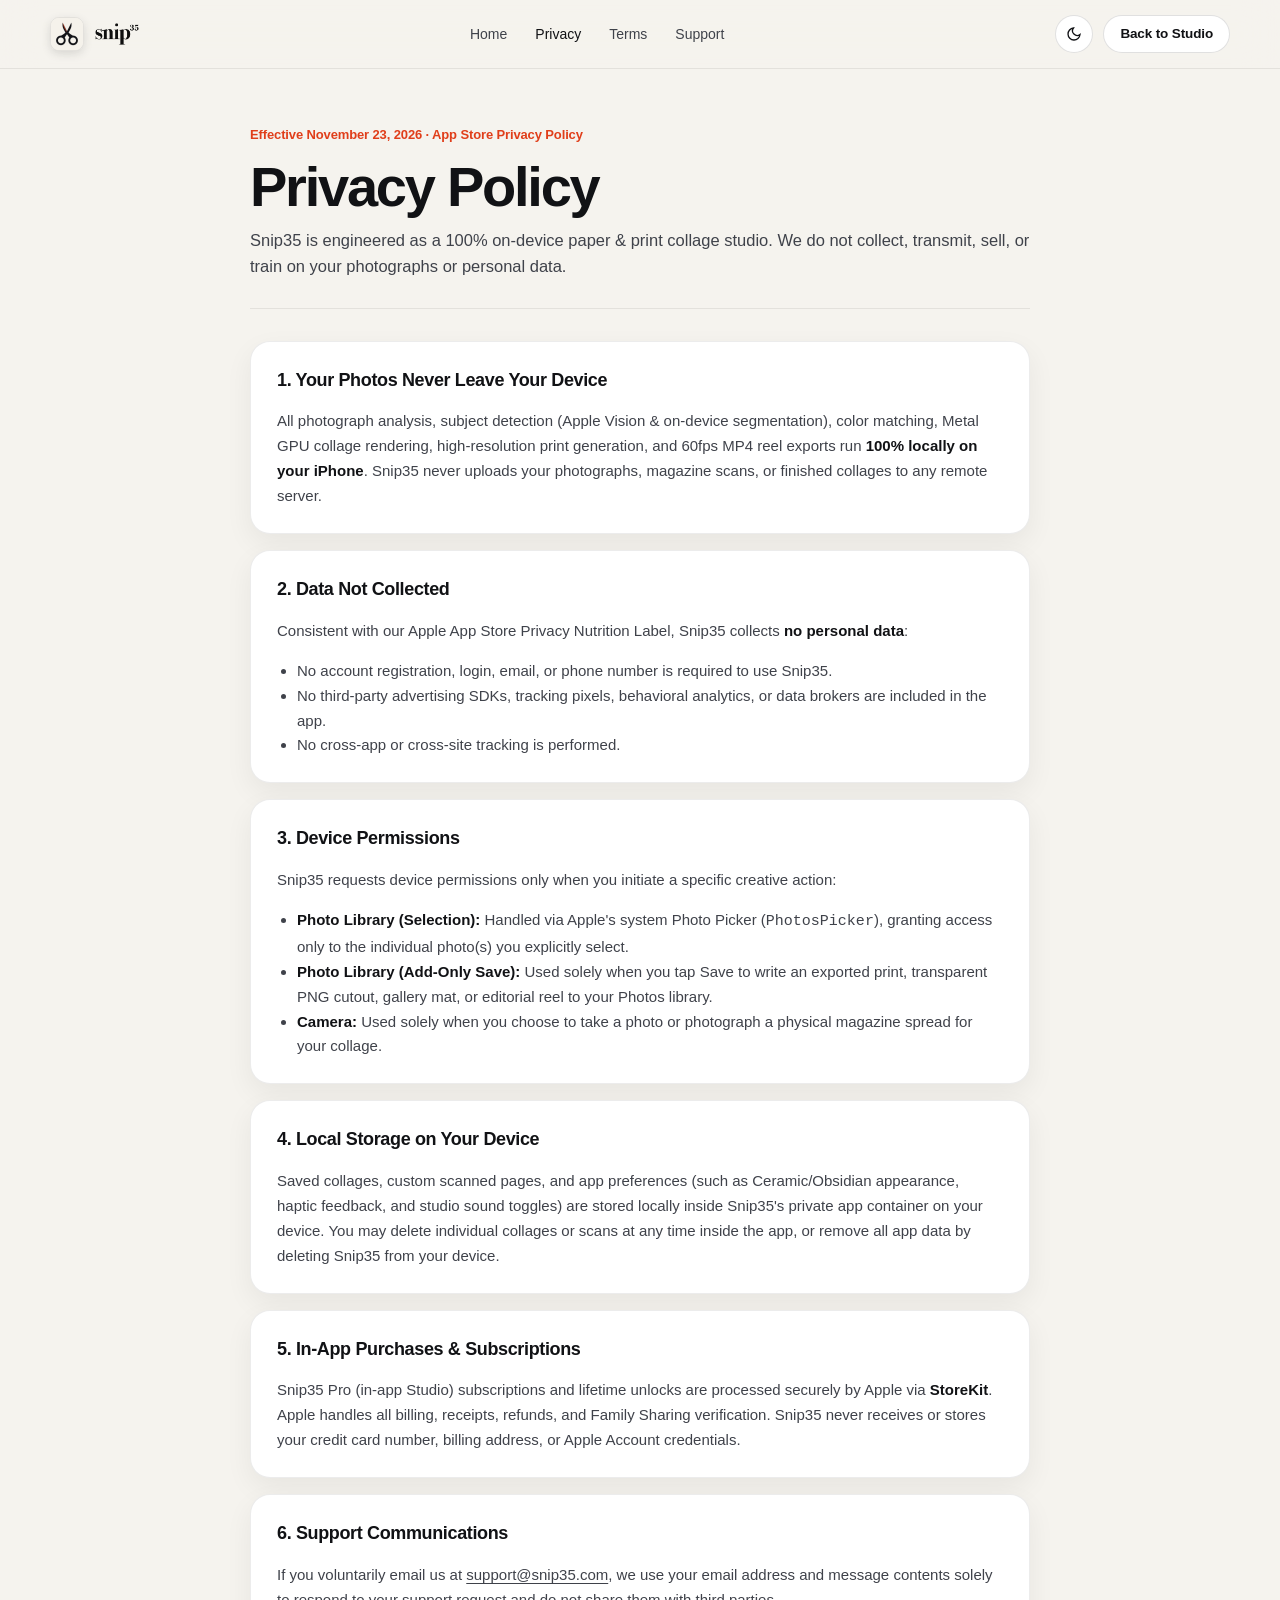
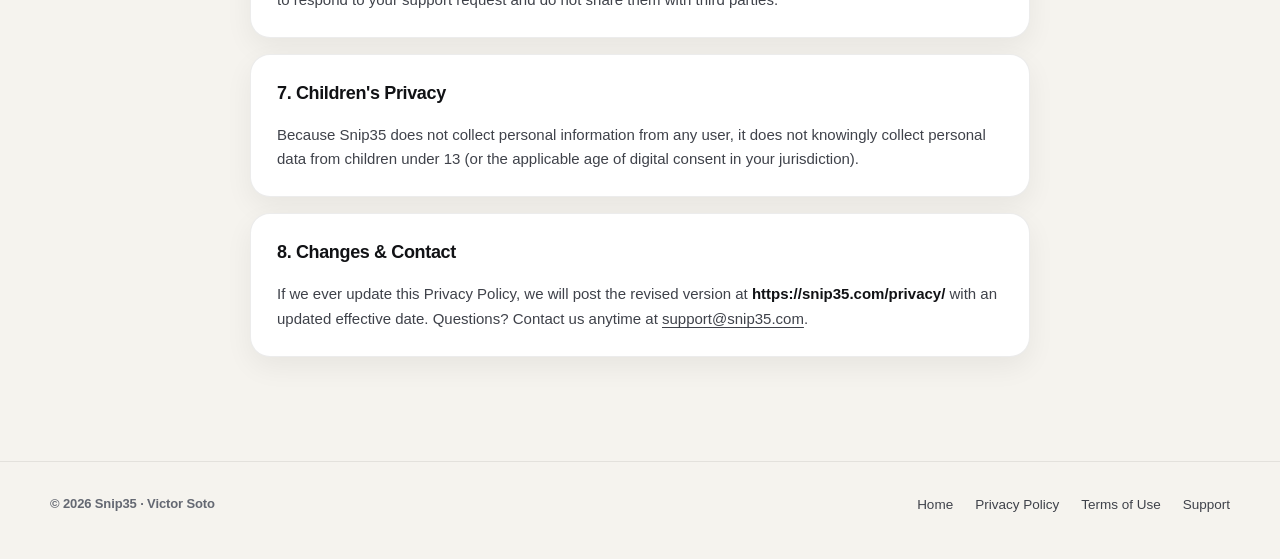
==== commit aeae173c: "Update privacy policy claims and Snip35 branding" ====
--- a/privacy/index.html
+++ b/privacy/index.html
@@ -5,25 +5,25 @@
   <meta name="viewport" content="width=device-width, initial-scale=1" />
   <meta http-equiv="Content-Security-Policy" content="default-src 'self'; img-src 'self' data:; style-src 'self' 'unsafe-inline' https://fonts.googleapis.com; font-src 'self' https://fonts.gstatic.com; script-src 'self'; base-uri 'self'; form-action 'self'; object-src 'none';" />
   <meta name="referrer" content="strict-origin-when-cross-origin" />
-  <title>Privacy Policy — Snip 35</title>
-  <meta name="description" content="Snip 35 Privacy Policy. 100% on-device collage studio: your photos never leave your iPhone, no accounts, and zero third-party tracking." />
+  <title>Privacy Policy — Snip35</title>
+  <meta name="description" content="Snip35 Privacy Policy. 100% on-device collage studio: your photos never leave your iPhone, no accounts, and zero third-party tracking." />
   <link rel="canonical" href="https://snip35.com/privacy/" />
-  <meta name="theme-color" content="#f6f5f0" media="(prefers-color-scheme: light)" />
-  <meta name="theme-color" content="#07080b" media="(prefers-color-scheme: dark)" />
+  <meta name="theme-color" content="#f5f3ee" media="(prefers-color-scheme: light)" />
+  <meta name="theme-color" content="#08090c" media="(prefers-color-scheme: dark)" />
   <link rel="icon" type="image/png" href="../assets/favicon.png" />
   <link rel="apple-touch-icon" sizes="180x180" href="../assets/apple-touch-icon.png" />
   <link rel="preconnect" href="https://fonts.googleapis.com" />
   <link rel="preconnect" href="https://fonts.gstatic.com" crossorigin />
-  <link href="https://fonts.googleapis.com/css2?family=IBM+Plex+Mono:wght@400;500&family=Instrument+Serif:ital@0;1&family=Inter:wght@400;500;600;700&display=swap" rel="stylesheet" />
+  <link href="https://fonts.googleapis.com/css2?family=Plus+Jakarta+Sans:wght@400;500;600;700;800&display=swap" rel="stylesheet" />
   <link rel="stylesheet" href="../styles.css" />
   <script src="../theme.js"></script>
 </head>
 <body>
   <header class="topbar">
     <div class="wrap topbar-inner">
-      <a class="brand" href="../" aria-label="Snip 35 home">
-        <img class="brand-icon" src="../assets/app-icon.png" data-icon-light="../assets/app-icon.png" data-icon-dark="../assets/app-icon-dark.png" alt="Snip 35 app icon" width="34" height="34" />
-        <img class="brand-wordmark" src="../assets/wordmark.png" alt="Snip 35" height="22" />
+      <a class="brand" href="../" aria-label="Snip35 home">
+        <img class="brand-icon" src="../assets/app-icon.png" data-icon-light="../assets/app-icon.png" data-icon-dark="../assets/app-icon-dark.png" alt="Snip35 app icon" width="34" height="34" />
+        <img class="brand-wordmark" src="../assets/wordmark.png" alt="Snip35" height="22" />
       </a>
       <nav class="nav" aria-label="Primary">
         <a href="../">Home</a>
@@ -42,25 +42,25 @@
     <header class="doc-header">
       <div class="mono accent-mono">Effective November 23, 2026 · App Store Privacy Policy</div>
       <h1>Privacy Policy</h1>
-      <p>Snip 35 is engineered as a 100% on-device paper &amp; print collage studio. We do not collect, transmit, sell, or train on your photographs or personal data.</p>
+      <p>Snip35 is engineered as a 100% on-device paper &amp; print collage studio. We do not collect, transmit, sell, or train on your photographs or personal data.</p>
     </header>
 
     <section class="doc-card">
       <h2>1. Your Photos Never Leave Your Device</h2>
       <p>
-        All photograph analysis, subject detection (Apple Vision), color matching, Metal GPU collage rendering,
-        high-resolution print generation, and 60fps MP4 reel exports run <strong>100% locally on your iPhone or iPad</strong>.
-        Snip 35 never uploads your photographs, magazine scans, or finished collages to any remote server.
+        All photograph analysis, subject detection (Apple Vision &amp; on-device segmentation), color matching, Metal GPU collage rendering,
+        high-resolution print generation, and 60fps MP4 reel exports run <strong>100% locally on your iPhone</strong>.
+        Snip35 never uploads your photographs, magazine scans, or finished collages to any remote server.
       </p>
     </section>
 
     <section class="doc-card">
       <h2>2. Data Not Collected</h2>
       <p>
-        Consistent with our Apple App Store Privacy Nutrition Label, Snip 35 collects <strong>no personal data</strong>:
+        Consistent with our Apple App Store Privacy Nutrition Label, Snip35 collects <strong>no personal data</strong>:
       </p>
       <ul>
-        <li>No account registration, login, email, or phone number is required to use Snip 35.</li>
+        <li>No account registration, login, email, or phone number is required to use Snip35.</li>
         <li>No third-party advertising SDKs, tracking pixels, behavioral analytics, or data brokers are included in the app.</li>
         <li>No cross-app or cross-site tracking is performed.</li>
       </ul>
@@ -68,7 +68,7 @@
 
     <section class="doc-card">
       <h2>3. Device Permissions</h2>
-      <p>Snip 35 requests device permissions only when you initiate a specific creative action:</p>
+      <p>Snip35 requests device permissions only when you initiate a specific creative action:</p>
       <ul>
         <li><strong>Photo Library (Selection):</strong> Handled via Apple's system Photo Picker (<code>PhotosPicker</code>), granting access only to the individual photo(s) you explicitly select.</li>
         <li><strong>Photo Library (Add-Only Save):</strong> Used solely when you tap Save to write an exported print, transparent PNG cutout, gallery mat, or editorial reel to your Photos library.</li>
@@ -80,16 +80,16 @@
       <h2>4. Local Storage on Your Device</h2>
       <p>
         Saved collages, custom scanned pages, and app preferences (such as Ceramic/Obsidian appearance, haptic feedback,
-        and studio sound toggles) are stored locally inside Snip 35's private app container on your device. You may delete
-        individual collages or scans at any time inside the app, or remove all app data by deleting Snip 35 from your device.
+        and studio sound toggles) are stored locally inside Snip35's private app container on your device. You may delete
+        individual collages or scans at any time inside the app, or remove all app data by deleting Snip35 from your device.
       </p>
     </section>
 
     <section class="doc-card">
       <h2>5. In-App Purchases &amp; Subscriptions</h2>
       <p>
-        Snip 35 Studio subscriptions and lifetime unlocks are processed securely by Apple via <strong>StoreKit</strong>.
-        Apple handles all billing, receipts, refunds, and Family Sharing verification. Snip 35 never receives or stores
+        Snip35 Pro (in-app Studio) subscriptions and lifetime unlocks are processed securely by Apple via <strong>StoreKit</strong>.
+        Apple handles all billing, receipts, refunds, and Family Sharing verification. Snip35 never receives or stores
         your credit card number, billing address, or Apple Account credentials.
       </p>
     </section>
@@ -105,7 +105,7 @@
     <section class="doc-card">
       <h2>7. Children's Privacy</h2>
       <p>
-        Because Snip 35 does not collect personal information from any user, it does not knowingly collect personal
+        Because Snip35 does not collect personal information from any user, it does not knowingly collect personal
         data from children under 13 (or the applicable age of digital consent in your jurisdiction).
       </p>
     </section>
@@ -122,7 +122,7 @@
 
   <footer class="footer">
     <div class="wrap footer-inner">
-      <div class="mono">© 2026 Snip 35 · Paper &amp; Print Craft</div>
+      <div class="mono">&copy; 2026 Snip35 &middot; Victor Soto</div>
       <nav class="footer-links" aria-label="Legal and support">
         <a href="../">Home</a>
         <a href="../privacy/">Privacy Policy</a>
--- a/styles.css
+++ b/styles.css
@@ -1,47 +1,53 @@
-/* Snip 35 — Dual-Finish Editorial Studio Design System (Ceramic Porcelain / Piano Obsidian) */
+/* Snip35 — Swiss Flagship Dual-Finish Design System (Ceramic Light / Piano Obsidian) */
 :root,
 html[data-theme="light"] {
-  --ground: #f6f5f0;
-  --ground-2: #eeede8;
+  --ground: #f5f3ee;
+  --ground-2: #eae7df;
   --surface: #ffffff;
-  --well: #e7e6e0;
-  --ink: #121316;
-  --muted: #5f626a;
-  --faint: #7b7e86;
+  --ink: #111215;
+  --body: #3f424a;
+  --muted: #646872;
   --accent: #e03e1a;
-  --accent-soft: rgba(224, 62, 26, 0.11);
-  --ok: #2f7d4c;
-  --release: #121316;
-  --on-release: #ffffff;
-  --line: rgba(18, 19, 22, 0.14);
-  --line-soft: rgba(18, 19, 22, 0.08);
-  --shadow-lg: 0 24px 60px rgba(18, 19, 22, 0.12), 0 4px 14px rgba(18, 19, 22, 0.06);
-  --shadow-sm: 0 8px 24px rgba(18, 19, 22, 0.06);
-  --glass: rgba(246, 245, 240, 0.86);
-  --display: "Instrument Serif", Georgia, serif;
-  --sans: "Inter", -apple-system, BlinkMacSystemFont, "SF Pro Text", sans-serif;
-  --mono: "IBM Plex Mono", ui-monospace, "SF Mono", Menlo, monospace;
+  --accent-soft: rgba(224, 62, 26, 0.10);
+  --line: rgba(17, 18, 21, 0.13);
+  --line-soft: rgba(17, 18, 21, 0.08);
+  --glass: rgba(245, 243, 238, 0.86);
+  --shadow-lg: 0 28px 64px rgba(17, 18, 21, 0.14), 0 6px 18px rgba(17, 18, 21, 0.06);
+  --shadow-sm: 0 10px 28px rgba(17, 18, 21, 0.06);
+
+  /* Obsidian Showcase Band tokens */
+  --band-bg: #0b0c10;
+  --band-surface: #14161e;
+  --band-ink: #f5f6f8;
+  --band-body: #a8adb9;
+  --band-line: rgba(245, 246, 248, 0.12);
+
+  --font: "Plus Jakarta Sans", -apple-system, BlinkMacSystemFont, "SF Pro Display", sans-serif;
+  --mono: ui-monospace, "SF Mono", Menlo, monospace;
   color-scheme: light;
 }
 
 html[data-theme="dark"] {
-  --ground: #07080b;
-  --ground-2: #101218;
-  --surface: #13161e;
-  --well: #1b1f29;
-  --ink: #f5f6f8;
-  --muted: #989eac;
-  --faint: #676c78;
-  --accent: #f08a5d;
-  --accent-soft: rgba(240, 138, 93, 0.15);
-  --ok: #8be2b4;
-  --release: #f5f6f8;
-  --on-release: #07080b;
-  --line: rgba(245, 246, 248, 0.16);
-  --line-soft: rgba(245, 246, 248, 0.085);
-  --shadow-lg: 0 28px 72px rgba(0, 0, 0, 0.56), 0 4px 16px rgba(0, 0, 0, 0.35);
-  --shadow-sm: 0 10px 28px rgba(0, 0, 0, 0.32);
-  --glass: rgba(7, 8, 11, 0.84);
+  --ground: #08090c;
+  --ground-2: #11131a;
+  --surface: #13161f;
+  --ink: #f6f7f9;
+  --body: #b8bcc8;
+  --muted: #848998;
+  --accent: #f06543;
+  --accent-soft: rgba(240, 101, 67, 0.14);
+  --line: rgba(246, 247, 249, 0.14);
+  --line-soft: rgba(246, 247, 249, 0.08);
+  --glass: rgba(8, 9, 12, 0.84);
+  --shadow-lg: 0 28px 72px rgba(0, 0, 0, 0.62), 0 6px 18px rgba(0, 0, 0, 0.4);
+  --shadow-sm: 0 10px 28px rgba(0, 0, 0, 0.36);
+
+  --band-bg: #10121a;
+  --band-surface: #181c27;
+  --band-ink: #f6f7f9;
+  --band-body: #a8adb9;
+  --band-line: rgba(246, 247, 249, 0.11);
+
   color-scheme: dark;
 }
 
@@ -55,9 +61,10 @@
   margin: 0;
   background: var(--ground);
   color: var(--ink);
-  font-family: var(--sans);
+  font-family: var(--font);
   line-height: 1.6;
   -webkit-font-smoothing: antialiased;
+  -moz-osx-font-smoothing: grayscale;
   overflow-x: clip;
 }
 
@@ -68,28 +75,17 @@
 button:focus-visible, a:focus-visible { outline: 2px solid var(--accent); outline-offset: 3px; }
 
 .wrap {
-  width: min(1160px, calc(100% - 48px));
+  width: min(1180px, calc(100% - 48px));
   margin-inline: auto;
 }
-
-.mono {
-  font-family: var(--mono);
-  font-size: 11px;
-  font-weight: 500;
-  letter-spacing: 0.14em;
-  text-transform: uppercase;
-  color: var(--muted);
-}
-
-.accent-mono { color: var(--accent); }
 
 /* Header */
 .topbar {
   position: sticky;
   top: 0;
   z-index: 40;
-  backdrop-filter: blur(18px) saturate(160%);
-  -webkit-backdrop-filter: blur(18px) saturate(160%);
+  backdrop-filter: blur(20px) saturate(160%);
+  -webkit-backdrop-filter: blur(20px) saturate(160%);
   background: var(--glass);
   border-bottom: 1px solid var(--line-soft);
 }
@@ -122,7 +118,6 @@
   height: 22px;
   width: auto;
 }
-
 html[data-theme="dark"] .brand-wordmark {
   filter: invert(1) brightness(1.06);
 }
@@ -130,17 +125,16 @@
 .nav {
   display: flex;
   align-items: center;
-  gap: 24px;
+  gap: 28px;
   font-size: 14px;
   font-weight: 500;
 }
 
 .nav a {
   text-decoration: none;
-  color: var(--muted);
-  transition: color 0.18s ease;
-}
-
+  color: var(--body);
+  transition: color 0.16s ease;
+}
 .nav a:hover { color: var(--ink); }
 
 .nav-actions {
@@ -164,112 +158,104 @@
 .theme-btn:hover { border-color: var(--ink); }
 .theme-btn:active { transform: scale(0.95); }
 
+/* Buttons */
 .btn {
   display: inline-flex;
   align-items: center;
   justify-content: center;
   gap: 8px;
-  min-height: 46px;
-  padding: 0 22px;
+  min-height: 48px;
+  padding: 0 24px;
   border-radius: 999px;
-  font-size: 14px;
-  font-weight: 600;
+  font-size: 14.5px;
+  font-weight: 600;
+  letter-spacing: -0.01em;
   text-decoration: none;
   border: 1px solid transparent;
   cursor: pointer;
-  transition: transform 0.16s ease, opacity 0.16s ease;
+  transition: transform 0.16s ease, opacity 0.16s ease, border-color 0.16s ease;
   white-space: nowrap;
 }
 .btn:active { transform: scale(0.98); }
 
 .btn-primary {
-  background: #121316;
+  background: #111215;
   color: #ffffff;
-  box-shadow: 0 10px 24px rgba(18, 19, 22, 0.14);
+  box-shadow: 0 10px 24px rgba(17, 18, 21, 0.16);
 }
 html[data-theme="dark"] .btn-primary {
-  background: #f5f6f8;
-  color: #07080b;
-  box-shadow: 0 10px 24px rgba(0, 0, 0, 0.35);
+  background: #f6f7f9;
+  color: #08090c;
+  box-shadow: 0 10px 24px rgba(0, 0, 0, 0.4);
 }
 .btn-primary:hover { opacity: 0.9; }
+
+.btn-secondary {
+  background: var(--surface);
+  color: var(--ink);
+  border-color: var(--line);
+}
+.btn-secondary:hover { border-color: var(--ink); }
 
 .btn-accent {
   background: var(--accent);
   color: #ffffff;
-  box-shadow: 0 10px 24px rgba(224, 62, 26, 0.24);
+  box-shadow: 0 10px 26px rgba(224, 62, 26, 0.28);
 }
 .btn-accent:hover { opacity: 0.92; }
-
-.btn-secondary {
-  background: #ffffff;
-  color: #121316;
-  border-color: rgba(18, 19, 22, 0.16);
-}
-html[data-theme="dark"] .btn-secondary {
-  background: #13161e;
-  color: #f5f6f8;
-  border-color: rgba(245, 246, 248, 0.20);
-}
-.btn-secondary:hover { border-color: var(--ink); }
 
 .btn-sm {
   min-height: 38px;
   padding: 0 16px;
-  font-size: 13px;
+  font-size: 13.5px;
+}
+
+/* Shared Eyebrow */
+.eyebrow {
+  display: inline-flex;
+  align-items: center;
+  gap: 8px;
+  font-size: 13.5px;
+  font-weight: 600;
+  letter-spacing: -0.01em;
+  color: var(--accent);
+}
+.eyebrow-dot {
+  width: 7px;
+  height: 7px;
+  border-radius: 50%;
+  background: var(--accent);
 }
 
 /* Hero Section */
 .hero {
-  padding: 58px 0 84px;
+  padding: 56px 0 88px;
   display: grid;
-  grid-template-columns: minmax(0, 1.02fr) minmax(0, 0.98fr);
-  gap: clamp(32px, 5vw, 72px);
+  grid-template-columns: minmax(0, 1.05fr) minmax(0, 0.95fr);
+  gap: clamp(32px, 5vw, 76px);
   align-items: center;
 }
 .hero > * { min-width: 0; }
 
-.eyebrow-row {
-  display: inline-flex;
-  align-items: center;
-  gap: 8px;
-  padding: 6px 12px;
-  border-radius: 999px;
-  background: var(--accent-soft);
-  color: var(--accent);
-  font-family: var(--mono);
-  font-size: 11px;
-  font-weight: 500;
-  letter-spacing: 0.12em;
-  text-transform: uppercase;
-}
-
-.eyebrow-dot {
-  width: 6px;
-  height: 6px;
-  border-radius: 50%;
-  background: var(--accent);
-}
-
 .hero h1 {
-  font-family: var(--display);
-  font-weight: 400;
-  font-size: clamp(54px, 6.4vw, 86px);
-  line-height: 0.98;
-  letter-spacing: -0.02em;
-  margin: 22px 0 20px;
-}
-
+  font-weight: 800;
+  font-size: clamp(48px, 6.1vw, 78px);
+  line-height: 0.96;
+  letter-spacing: -0.045em;
+  margin: 18px 0 22px;
+  color: var(--ink);
+}
 .hero h1 em {
   font-style: normal;
   color: var(--accent);
 }
 
 .hero-lead {
-  font-size: 17px;
-  line-height: 1.68;
-  color: var(--muted);
-  max-width: 490px;
+  font-size: 17.5px;
+  line-height: 1.62;
+  font-weight: 400;
+  color: var(--body);
+  max-width: 500px;
   margin: 0;
 }
 
@@ -281,25 +267,21 @@
 }
 
 .hero-specs {
-  margin-top: 28px;
+  margin-top: 32px;
   padding-top: 22px;
   border-top: 1px solid var(--line-soft);
   display: flex;
   flex-wrap: wrap;
-  gap: 10px 22px;
-  font-family: var(--mono);
-  font-size: 11px;
-  letter-spacing: 0.08em;
-  text-transform: uppercase;
+  gap: 10px 24px;
+  font-size: 13px;
+  font-weight: 600;
   color: var(--muted);
 }
-
 .hero-specs span {
   display: inline-flex;
   align-items: center;
-  gap: 7px;
-}
-
+  gap: 8px;
+}
 .spec-dot {
   width: 5px;
   height: 5px;
@@ -307,10 +289,10 @@
   background: var(--accent);
 }
 
-/* Interactive iOS Hero Stage */
+/* Interactive Living Hero Stage */
 .stage-wrap {
   position: relative;
-  width: min(460px, 100%);
+  width: min(468px, 100%);
   margin-inline: auto;
 }
 
@@ -319,11 +301,12 @@
   aspect-ratio: 3 / 4;
   border-radius: 30px;
   overflow: hidden;
-  background: var(--surface);
+  background: var(--ground-2);
+  box-shadow: var(--shadow-lg);
   border: 1px solid var(--line);
-  box-shadow: var(--shadow-lg);
   user-select: none;
   -webkit-user-select: none;
+  touch-action: pan-y;
 }
 
 .stage-img {
@@ -333,14 +316,9 @@
   height: 100%;
   object-fit: cover;
   opacity: 0;
-  transform: scale(1.025);
-  transition: opacity 0.45s cubic-bezier(0.22, 1, 0.36, 1), transform 0.55s cubic-bezier(0.22, 1, 0.36, 1);
-}
-
-.stage-img.active {
-  opacity: 1;
-  transform: scale(1);
-}
+  transition: opacity 0.45s cubic-bezier(0.22, 1, 0.36, 1);
+}
+.stage-img.active { opacity: 1; }
 
 .before-layer {
   position: absolute;
@@ -350,8 +328,7 @@
   object-fit: cover;
   clip-path: inset(0 100% 0 0);
   pointer-events: none;
-  z-index: 3;
-  transition: clip-path 0.06s linear;
+  z-index: 4;
 }
 
 .stage-divider {
@@ -360,61 +337,61 @@
   bottom: 0;
   left: 0;
   width: 2px;
-  background: rgba(255, 255, 255, 0.92);
-  box-shadow: 0 0 18px rgba(0, 0, 0, 0.45);
-  z-index: 4;
+  background: #ffffff;
+  box-shadow: 0 0 14px rgba(0, 0, 0, 0.45);
   opacity: 0;
   pointer-events: none;
+  z-index: 5;
 }
 
 .stage-top-bar {
   position: absolute;
-  top: 14px;
-  left: 14px;
-  right: 14px;
-  z-index: 6;
+  top: 16px;
+  left: 16px;
+  right: 16px;
+  z-index: 7;
   display: flex;
   align-items: center;
   justify-content: space-between;
-  gap: 8px;
+  gap: 10px;
 }
 
 .stage-badge {
-  padding: 6px 11px;
+  padding: 7px 13px;
   border-radius: 999px;
-  background: rgba(12, 13, 16, 0.62);
-  backdrop-filter: blur(12px);
-  -webkit-backdrop-filter: blur(12px);
+  background: rgba(11, 12, 16, 0.68);
+  backdrop-filter: blur(14px);
+  -webkit-backdrop-filter: blur(14px);
+  color: #ffffff;
+  font-size: 12px;
+  font-weight: 600;
   border: 1px solid rgba(255, 255, 255, 0.16);
-  color: #fff;
-  font-family: var(--mono);
-  font-size: 10px;
-  letter-spacing: 0.11em;
-  text-transform: uppercase;
 }
 
 .compare-btn {
-  padding: 6px 12px;
+  padding: 7px 13px;
   border-radius: 999px;
   background: var(--accent);
-  color: #fff;
+  color: #ffffff;
   border: none;
-  font-size: 11px;
-  font-weight: 700;
+  font-size: 12px;
+  font-weight: 600;
   cursor: pointer;
-  box-shadow: 0 6px 16px rgba(0, 0, 0, 0.25);
-  transition: opacity 0.18s ease, transform 0.15s ease;
-}
-.compare-btn:hover { opacity: 0.92; }
+  box-shadow: 0 6px 16px rgba(224, 62, 26, 0.34);
+  transition: transform 0.14s ease, opacity 0.2s ease;
+}
+.compare-btn:active { transform: scale(0.96); }
 .compare-btn.hidden { opacity: 0; pointer-events: none; }
 
 .stage-grad {
   position: absolute;
-  inset: auto 0 0 0;
-  height: 110px;
-  background: linear-gradient(to top, rgba(0, 0, 0, 0.56), transparent);
+  left: 0;
+  right: 0;
+  bottom: 0;
+  height: 112px;
+  background: linear-gradient(to top, rgba(11, 12, 16, 0.62), transparent);
   pointer-events: none;
-  z-index: 5;
+  z-index: 6;
 }
 
 .stage-pills {
@@ -425,20 +402,20 @@
   z-index: 7;
   display: grid;
   grid-template-columns: repeat(4, 1fr);
-  gap: 3px;
+  gap: 4px;
   padding: 4px;
   border-radius: 999px;
-  background: rgba(12, 13, 16, 0.64);
+  background: rgba(11, 12, 16, 0.72);
   backdrop-filter: blur(14px);
   -webkit-backdrop-filter: blur(14px);
-  border: 1px solid rgba(255, 255, 255, 0.18);
+  border: 1px solid rgba(255, 255, 255, 0.16);
 }
 
 .stage-pill {
   border: none;
   background: transparent;
   color: rgba(255, 255, 255, 0.88);
-  font-size: 11.5px;
+  font-size: 12px;
   font-weight: 600;
   padding: 8px 4px;
   border-radius: 999px;
@@ -446,8 +423,8 @@
   transition: background 0.2s ease, color 0.2s ease;
 }
 .stage-pill.active {
-  background: rgba(255, 255, 255, 0.96);
-  color: #121316;
+  background: #ffffff;
+  color: #111215;
   font-weight: 700;
 }
 
@@ -456,343 +433,377 @@
   flex-wrap: wrap;
   justify-content: space-between;
   align-items: center;
-  gap: 4px 10px;
-  margin-top: 12px;
+  gap: 6px 12px;
+  margin-top: 13px;
   padding: 0 6px;
-}
-.stage-caption .mono {
-  font-size: 10px;
-  letter-spacing: 0.08em;
-}
-
-/* Sections */
-.section {
-  padding: 84px 0;
-  border-top: 1px solid var(--line-soft);
-}
-
-.section-head {
+  font-size: 12.5px;
+  font-weight: 500;
+  color: var(--muted);
+}
+
+/* Band 2: Full-Bleed Piano Obsidian "Inside the Studio" Band */
+.obsidian-band {
+  background: var(--band-bg);
+  color: var(--band-ink);
+  padding: 96px 0 104px;
+  border-top: 1px solid var(--band-line);
+  border-bottom: 1px solid var(--band-line);
+}
+
+.band-head {
   display: flex;
   align-items: flex-end;
   justify-content: space-between;
   gap: 28px;
-  margin-bottom: 42px;
+  margin-bottom: 52px;
   flex-wrap: wrap;
 }
 
-.section-head h2 {
-  font-family: var(--display);
-  font-weight: 400;
-  font-size: clamp(40px, 4.8vw, 64px);
+.band-head h2 {
+  font-weight: 800;
+  font-size: clamp(34px, 4.4vw, 56px);
   line-height: 1.02;
-  letter-spacing: -0.015em;
+  letter-spacing: -0.04em;
   margin: 12px 0 0;
   max-width: 620px;
 }
 
-.section-head p {
-  color: var(--muted);
-  max-width: 390px;
+.band-head p {
   margin: 0;
-  font-size: 15.5px;
-}
-
-/* 4-Look Editorial Gallery */
-.looks-grid {
+  font-size: 16px;
+  line-height: 1.62;
+  max-width: 400px;
+  color: var(--body);
+}
+.obsidian-band .band-head p { color: var(--band-body); }
+
+.studio-grid {
   display: grid;
-  grid-template-columns: repeat(4, 1fr);
-  gap: 18px;
-}
-
-.look-card {
-  background: var(--surface);
-  border: 1px solid var(--line-soft);
-  border-radius: 22px;
+  grid-template-columns: repeat(4, minmax(0, 1fr));
+  gap: 24px;
+}
+
+.studio-item {
+  display: flex;
+  flex-direction: column;
+}
+
+.device-frame {
+  background: #171922;
+  border-radius: 30px;
+  padding: 10px;
+  border: 1px solid rgba(255, 255, 255, 0.14);
+  box-shadow: 0 24px 54px rgba(0, 0, 0, 0.55);
+  transition: transform 0.28s cubic-bezier(0.22, 1, 0.36, 1), border-color 0.2s ease;
+}
+.studio-item:hover .device-frame {
+  transform: translateY(-6px);
+  border-color: rgba(255, 255, 255, 0.28);
+}
+
+.device-screen {
+  border-radius: 21px;
   overflow: hidden;
-  box-shadow: var(--shadow-sm);
-  transition: transform 0.25s cubic-bezier(0.22, 1, 0.36, 1), border-color 0.2s ease;
-}
-.look-card:hover {
-  transform: translateY(-4px);
-  border-color: var(--line);
-}
-
-.look-media {
-  position: relative;
-  aspect-ratio: 3 / 4;
-  overflow: hidden;
-  background: var(--ground-2);
-}
-
-.look-media img {
+  background: #f5f3ee;
+  aspect-ratio: 9 / 16;
+}
+.device-screen img {
   width: 100%;
   height: 100%;
   object-fit: cover;
-  transition: transform 0.5s ease;
-}
-.look-card:hover .look-media img { transform: scale(1.03); }
-
-.look-num {
-  position: absolute;
-  top: 12px;
-  left: 12px;
-  padding: 5px 9px;
-  border-radius: 999px;
-  background: rgba(12, 13, 16, 0.62);
-  color: #fff;
-  font-family: var(--mono);
-  font-size: 10px;
-  letter-spacing: 0.1em;
-}
-
-.look-body {
-  padding: 16px 18px 20px;
-}
-
-.look-body h3 {
-  font-family: var(--sans);
-  font-weight: 600;
-  font-size: 18px;
-  margin: 0 0 6px;
-  letter-spacing: -0.02em;
-}
-
-.look-body p {
-  margin: 0;
-  font-size: 13.5px;
-  color: var(--muted);
-  line-height: 1.55;
-}
-
-/* Craft Process 3-Column */
-.craft-grid {
-  display: grid;
-  grid-template-columns: repeat(3, 1fr);
-  gap: 18px;
-}
-
-.craft-card {
-  background: var(--surface);
-  border: 1px solid var(--line-soft);
-  border-radius: 22px;
-  padding: 28px 26px;
-  box-shadow: var(--shadow-sm);
-}
-
-.craft-step {
-  display: inline-flex;
-  align-items: center;
-  justify-content: center;
-  height: 28px;
-  padding: 0 10px;
-  border-radius: 999px;
-  background: var(--accent-soft);
-  color: var(--accent);
+  object-position: top center;
+}
+
+.studio-meta {
+  margin-top: 20px;
+  padding: 0 2px;
+}
+.studio-idx {
   font-family: var(--mono);
   font-size: 11px;
-  font-weight: 500;
-  letter-spacing: 0.1em;
-  margin-bottom: 18px;
-}
-
-.craft-card h3 {
-  font-family: var(--sans);
-  font-weight: 600;
-  font-size: 20px;
-  line-height: 1.25;
+  font-weight: 600;
+  color: var(--accent);
+  letter-spacing: 0.08em;
+  margin-bottom: 6px;
+}
+.studio-meta h3 {
+  font-size: 18px;
+  font-weight: 700;
+  letter-spacing: -0.025em;
+  margin: 0 0 6px;
+  color: var(--band-ink);
+}
+.studio-meta p {
+  margin: 0;
+  font-size: 14px;
+  line-height: 1.56;
+  color: var(--band-body);
+}
+
+/* Band 3: The Paper Archive (Spreads Exhibition) */
+.section {
+  padding: 96px 0;
+}
+.section-bordered {
+  border-top: 1px solid var(--line-soft);
+}
+
+.spreads-frame {
+  border-radius: 24px;
+  overflow: hidden;
+  background: #0f1116;
+  border: 1px solid var(--line);
+  box-shadow: var(--shadow-lg);
+  margin-bottom: 44px;
+}
+.spreads-frame img {
+  width: 100%;
+  height: auto;
+  display: block;
+}
+
+.packs-grid {
+  display: grid;
+  grid-template-columns: repeat(4, minmax(0, 1fr));
+  gap: 28px;
+}
+
+.pack-col {
+  padding-top: 18px;
+  border-top: 2px solid var(--line);
+}
+.pack-col.pack-featured {
+  border-top-color: var(--accent);
+}
+.pack-label {
+  font-size: 12px;
+  font-weight: 700;
+  color: var(--accent);
+  margin-bottom: 6px;
+}
+.pack-col h3 {
+  font-size: 18px;
+  font-weight: 700;
+  letter-spacing: -0.025em;
+  margin: 0 0 8px;
+}
+.pack-col p {
+  margin: 0;
+  font-size: 14.5px;
+  line-height: 1.58;
+  color: var(--body);
+}
+
+/* Band 4: Private by Architecture (Clean Editorial 4-Column Strip, Zero Nested Boxes!) */
+.privacy-head {
+  display: flex;
+  align-items: flex-end;
+  justify-content: space-between;
+  gap: 24px;
+  margin-bottom: 48px;
+  flex-wrap: wrap;
+}
+.privacy-head h2 {
+  font-weight: 800;
+  font-size: clamp(34px, 4.4vw, 54px);
+  line-height: 1.02;
+  letter-spacing: -0.04em;
+  margin: 12px 0 0;
+  max-width: 600px;
+}
+.privacy-link {
+  font-size: 15px;
+  font-weight: 600;
+  color: var(--accent);
+  text-decoration: none;
+  display: inline-flex;
+  align-items: center;
+  gap: 6px;
+}
+.privacy-link:hover { text-decoration: underline; }
+
+.privacy-grid {
+  display: grid;
+  grid-template-columns: repeat(4, minmax(0, 1fr));
+  gap: 28px;
+}
+.privacy-col {
+  padding-top: 20px;
+  border-top: 1px solid var(--line);
+}
+.privacy-num {
+  font-family: var(--mono);
+  font-size: 11px;
+  font-weight: 600;
+  color: var(--muted);
+  margin-bottom: 10px;
+}
+.privacy-col h3 {
+  font-size: 17px;
+  font-weight: 700;
   letter-spacing: -0.02em;
-  margin: 0 0 10px;
-}
-
-.craft-card p {
+  margin: 0 0 8px;
+}
+.privacy-col p {
   margin: 0;
-  color: var(--muted);
-  font-size: 14.5px;
-  line-height: 1.62;
-}
-
-/* Privacy Band */
-.privacy-band {
+  font-size: 14px;
+  line-height: 1.58;
+  color: var(--body);
+}
+
+/* Band 5: Dual-Finish Pricing (Ceramic Free vs. Obsidian Pro) */
+.pricing-grid {
+  display: grid;
+  grid-template-columns: repeat(2, minmax(0, 1fr));
+  gap: 22px;
+}
+
+.price-card {
   background: var(--surface);
   border: 1px solid var(--line);
   border-radius: 28px;
-  padding: clamp(28px, 4vw, 48px);
-  display: grid;
-  grid-template-columns: 1.1fr 0.9fr;
-  gap: 36px;
-  align-items: center;
+  padding: 36px 34px;
   box-shadow: var(--shadow-sm);
-}
-
-.privacy-band h2 {
-  font-family: var(--display);
-  font-weight: 400;
-  font-size: clamp(36px, 4.2vw, 54px);
-  line-height: 1.04;
-  letter-spacing: -0.015em;
-  margin: 12px 0 14px;
-}
-
-.privacy-band p {
-  margin: 0;
-  color: var(--muted);
-  font-size: 15.5px;
-  max-width: 480px;
-}
-
-.privacy-pills {
-  display: grid;
-  grid-template-columns: repeat(2, 1fr);
-  gap: 12px;
-}
-
-.privacy-pill {
-  padding: 16px 18px;
-  border-radius: 16px;
-  background: var(--ground);
-  border: 1px solid var(--line-soft);
-}
-
-.privacy-pill strong {
-  display: block;
-  font-size: 14px;
-  margin-bottom: 4px;
-}
-
-.privacy-pill span {
-  font-size: 12.5px;
-  color: var(--muted);
-  line-height: 1.45;
-  display: block;
-}
-
-/* Pricing */
-.pricing-grid {
-  display: grid;
-  grid-template-columns: repeat(2, 1fr);
-  gap: 20px;
-}
-
-.price-card {
-  background: var(--surface);
-  border: 1px solid var(--line-soft);
-  border-radius: 26px;
-  padding: 32px 30px;
-  box-shadow: var(--shadow-sm);
   display: flex;
   flex-direction: column;
 }
 
-.price-card.featured {
-  border-color: var(--accent);
-  box-shadow: 0 20px 50px rgba(224, 62, 26, 0.10);
+.price-card.pro-card {
+  background: #111217;
+  color: #f6f7f9;
+  border-color: rgba(255, 255, 255, 0.14);
+  box-shadow: 0 28px 64px rgba(17, 18, 21, 0.24);
+}
+html[data-theme="dark"] .price-card.pro-card {
+  background: #171b26;
+  border-color: rgba(240, 101, 67, 0.45);
 }
 
 .price-header {
   display: flex;
-  align-items: baseline;
+  align-items: center;
   justify-content: space-between;
   gap: 12px;
-  margin-bottom: 12px;
+  margin-bottom: 14px;
 }
 
 .price-card h3 {
-  font-family: var(--sans);
-  font-size: 21px;
-  font-weight: 600;
-  letter-spacing: -0.02em;
+  font-size: 22px;
+  font-weight: 700;
+  letter-spacing: -0.025em;
   margin: 0;
 }
 
 .price-tag {
-  font-family: var(--mono);
-  font-size: 11px;
-  letter-spacing: 0.1em;
-  text-transform: uppercase;
-  padding: 5px 10px;
+  font-size: 12px;
+  font-weight: 700;
+  padding: 6px 12px;
   border-radius: 999px;
-  background: var(--accent-soft);
-  color: var(--accent);
+  background: var(--ground-2);
+  color: var(--body);
+}
+.pro-card .price-tag {
+  background: var(--accent);
+  color: #ffffff;
 }
 
 .price-amount {
-  font-size: 15px;
+  font-size: 15.5px;
   color: var(--muted);
-  margin: 0 0 22px;
-}
+  margin: 0 0 26px;
+}
+.pro-card .price-amount { color: #a8adb9; }
 
 .price-amount strong {
-  font-family: var(--sans);
-  font-size: 32px;
+  font-size: 38px;
+  font-weight: 800;
+  letter-spacing: -0.04em;
   color: var(--ink);
-  font-weight: 700;
-  letter-spacing: -0.03em;
   margin-right: 4px;
 }
+.pro-card .price-amount strong { color: #ffffff; }
 
 .feature-list {
   list-style: none;
   padding: 0;
-  margin: 0 0 26px;
+  margin: 0 0 28px;
   display: grid;
+  gap: 12px;
+  font-size: 15px;
+  font-weight: 500;
+  color: var(--ink);
+}
+.pro-card .feature-list { color: #eef0f4; }
+
+.feature-list li {
+  display: flex;
+  align-items: flex-start;
   gap: 11px;
-  font-size: 14.5px;
-  color: var(--ink);
-}
-
-.feature-list li {
-  display: flex;
-  align-items: flex-start;
-  gap: 10px;
 }
 
 .check {
   color: var(--accent);
-  font-weight: 700;
+  font-weight: 800;
   line-height: 1.5;
 }
 
 .price-note {
   margin-top: auto;
-  font-size: 12px;
+  font-size: 12.5px;
   color: var(--muted);
-  line-height: 1.5;
-}
-
-/* Closing CTA */
+  line-height: 1.55;
+}
+.pro-card .price-note { color: #8c92a0; }
+
+/* Band 6: Closing CTA */
 .closing {
   text-align: center;
-  padding: 96px 0 88px;
+  padding: 104px 0 96px;
   border-top: 1px solid var(--line-soft);
 }
+.closing .eyebrow { justify-content: center; }
 
 .closing-icon {
-  width: 78px;
-  height: 78px;
-  border-radius: 19px;
-  margin: 0 auto 22px;
+  width: 82px;
+  height: 82px;
+  border-radius: 20px;
+  margin: 0 auto 24px;
   box-shadow: var(--shadow-lg);
-  border: 1px solid var(--line-soft);
 }
 
 .closing h2 {
-  font-family: var(--display);
-  font-weight: 400;
-  font-size: clamp(44px, 5.8vw, 76px);
+  font-weight: 800;
+  font-size: clamp(40px, 5.4vw, 68px);
   line-height: 0.98;
-  letter-spacing: -0.02em;
+  letter-spacing: -0.045em;
   margin: 14px auto 18px;
-  max-width: 740px;
+  max-width: 720px;
 }
 
 .closing p {
-  color: var(--muted);
+  color: var(--body);
   max-width: 470px;
   margin: 0 auto 30px;
-  font-size: 16px;
-}
-
-/* Legal & Support Document Pages */
+  font-size: 16.5px;
+}
+
+.closing-actions {
+  display: flex;
+  flex-wrap: wrap;
+  justify-content: center;
+  gap: 12px;
+}
+
+/* Legal & Support Document Pages (/privacy/, /terms/, /support/) */
+.mono {
+  font-family: var(--font);
+  font-size: 13px;
+  font-weight: 600;
+  letter-spacing: -0.01em;
+  color: var(--muted);
+}
+.accent-mono { color: var(--accent); }
+
 .doc-wrap {
   width: min(780px, calc(100% - 40px));
   margin: 0 auto;
@@ -806,18 +817,17 @@
 }
 
 .doc-header h1 {
-  font-family: var(--display);
-  font-weight: 400;
-  font-size: clamp(42px, 5.4vw, 64px);
+  font-weight: 800;
+  font-size: clamp(36px, 5vw, 56px);
   line-height: 1.02;
-  letter-spacing: -0.015em;
-  margin: 14px 0 12px;
+  letter-spacing: -0.04em;
+  margin: 12px 0 12px;
 }
 
 .doc-header p {
-  color: var(--muted);
+  color: var(--body);
   margin: 0;
-  font-size: 16px;
+  font-size: 16.5px;
 }
 
 .doc-card {
@@ -830,19 +840,17 @@
 }
 
 .doc-card h2 {
-  font-family: var(--sans);
-  font-weight: 600;
+  font-weight: 700;
   font-size: 18px;
   letter-spacing: -0.02em;
   margin: 0 0 10px;
 }
 
 .doc-card p, .doc-card li {
-  color: var(--muted);
+  color: var(--body);
   font-size: 15px;
-  line-height: 1.68;
-}
-
+  line-height: 1.66;
+}
 .doc-card p:last-child { margin-bottom: 0; }
 .doc-card ul { padding-left: 20px; margin: 10px 0 0; }
 .doc-card strong { color: var(--ink); }
@@ -869,14 +877,14 @@
 .faq summary::-webkit-details-marker { display: none; }
 .faq summary::after {
   content: "+";
-  font-family: var(--mono);
-  font-size: 18px;
+  font-size: 20px;
+  font-weight: 600;
   color: var(--accent);
 }
 .faq details[open] summary::after { content: "−"; }
 .faq details p {
   margin: 12px 0 0;
-  color: var(--muted);
+  color: var(--body);
   font-size: 14.5px;
   line-height: 1.65;
 }
@@ -884,7 +892,7 @@
 /* Footer */
 .footer {
   border-top: 1px solid var(--line-soft);
-  padding: 32px 0 44px;
+  padding: 32px 0 46px;
 }
 
 .footer-inner {
@@ -893,39 +901,45 @@
   align-items: center;
   justify-content: space-between;
   gap: 18px;
+  font-size: 13.5px;
+  color: var(--muted);
 }
 
 .footer-links {
   display: flex;
   flex-wrap: wrap;
-  gap: 20px;
-  font-size: 13px;
-  color: var(--muted);
+  gap: 22px;
+  font-size: 13.5px;
+  font-weight: 500;
+  color: var(--body);
 }
 .footer-links a { text-decoration: none; }
 .footer-links a:hover { color: var(--ink); }
 
 /* Responsive */
-@media (max-width: 980px) {
-  .hero { grid-template-columns: minmax(0, 1fr); padding: 36px 0 60px; }
-  .looks-grid { grid-template-columns: repeat(2, minmax(0, 1fr)); }
-  .craft-grid { grid-template-columns: minmax(0, 1fr); }
-  .privacy-band { grid-template-columns: minmax(0, 1fr); }
+@media (max-width: 1020px) {
+  .hero { grid-template-columns: minmax(0, 1fr); padding: 40px 0 64px; }
+  .studio-grid { grid-template-columns: repeat(2, minmax(0, 1fr)); gap: 28px 18px; }
+  .packs-grid { grid-template-columns: repeat(2, minmax(0, 1fr)); }
+  .privacy-grid { grid-template-columns: repeat(2, minmax(0, 1fr)); }
   .pricing-grid { grid-template-columns: minmax(0, 1fr); }
 }
 
 @media (max-width: 640px) {
   .wrap { width: calc(100% - 32px); }
   .nav { display: none; }
-  .hero h1 { font-size: clamp(38px, 10.5vw, 50px); }
+  .hero { padding: 30px 0 56px; }
+  .hero h1 { font-size: clamp(40px, 11vw, 52px); }
   .hero-lead { font-size: 15.5px; }
   .hero-cta .btn { width: 100%; }
-  .privacy-pills { grid-template-columns: minmax(0, 1fr); }
-  .looks-grid { grid-template-columns: repeat(2, minmax(0, 1fr)); gap: 12px; }
-  .look-body { padding: 12px 13px 15px; }
-  .look-body h3 { font-size: 18px; }
-  .look-body p { font-size: 12.5px; }
-  .stage-pill { font-size: 10.5px; padding: 7px 2px; }
+  .obsidian-band { padding: 68px 0 76px; }
+  .section { padding: 68px 0; }
+  .studio-grid { grid-template-columns: minmax(0, 1fr); gap: 36px; }
+  .device-frame { max-width: 310px; margin-inline: auto; }
+  .packs-grid { grid-template-columns: minmax(0, 1fr); gap: 22px; }
+  .privacy-grid { grid-template-columns: minmax(0, 1fr); gap: 22px; }
+  .price-card { padding: 28px 24px; }
+  .stage-pill { font-size: 11px; padding: 7px 2px; }
 }
 
 @media (prefers-reduced-motion: reduce) {
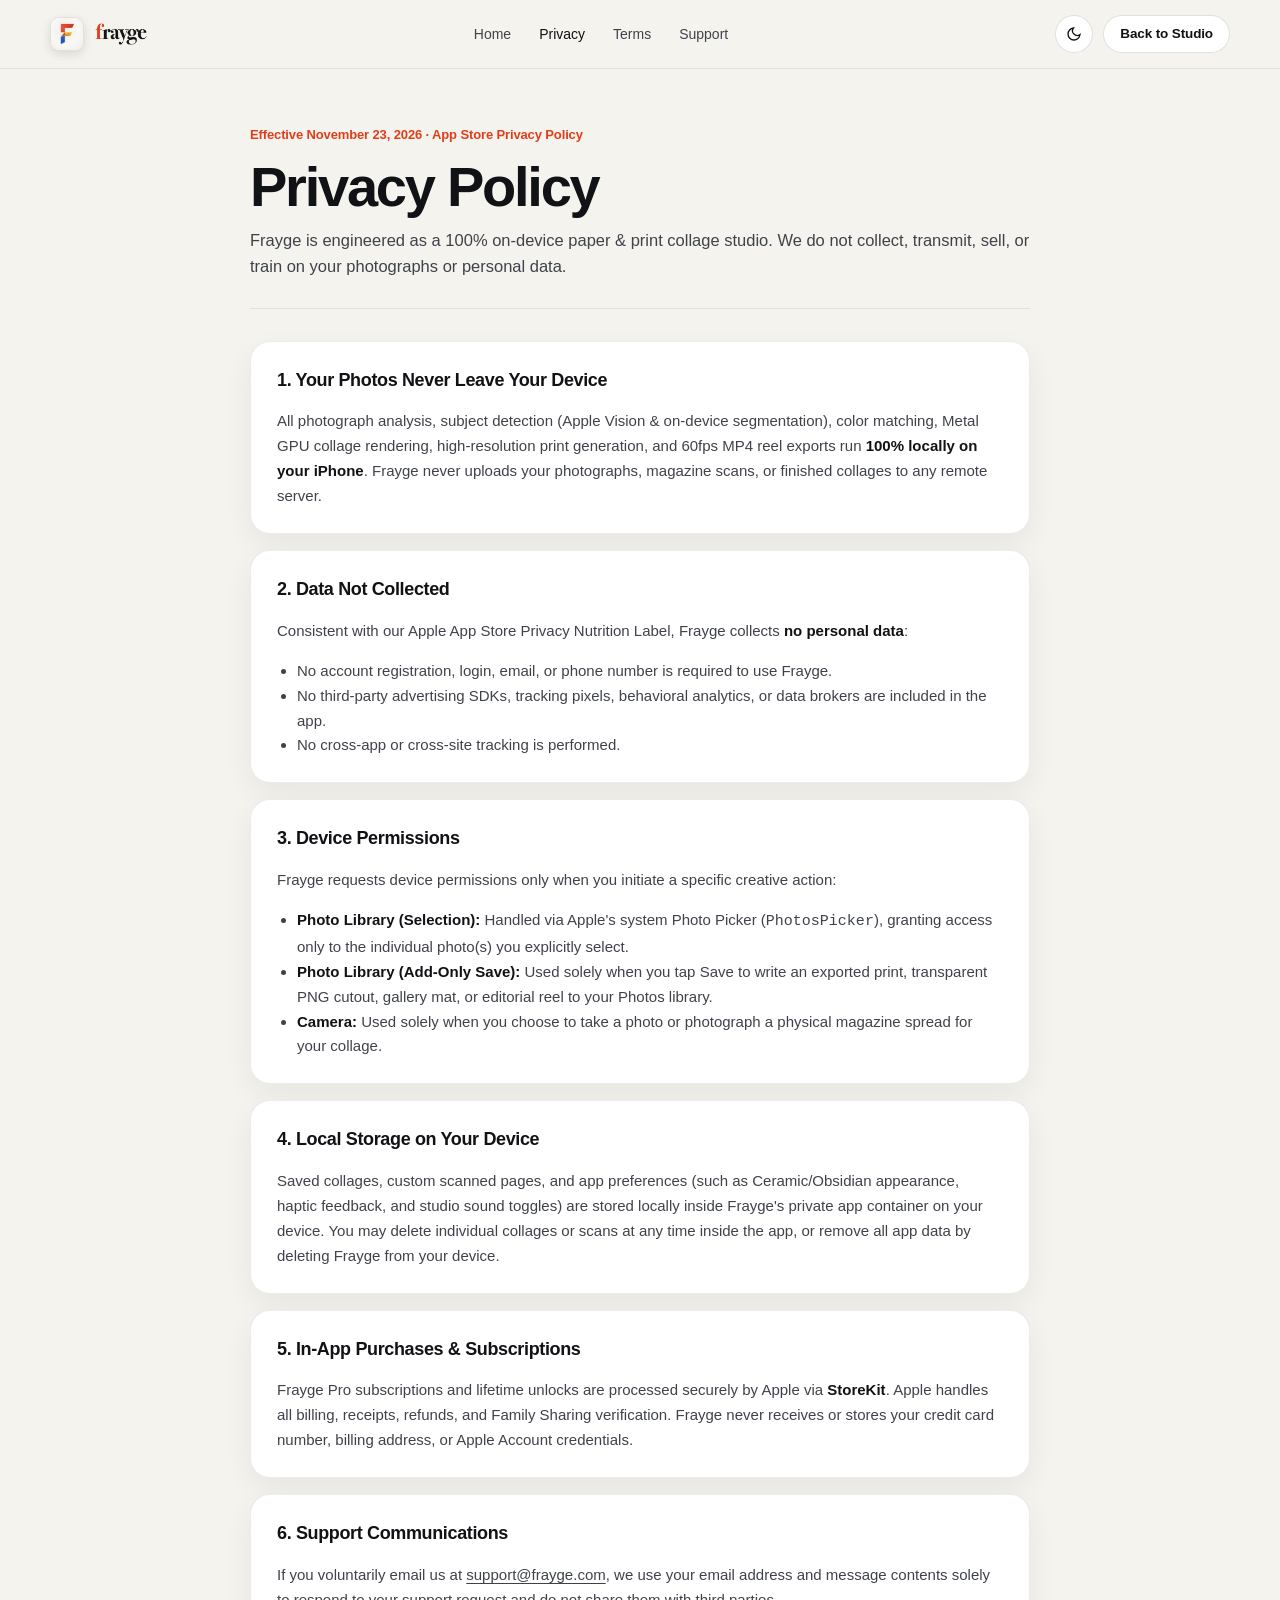
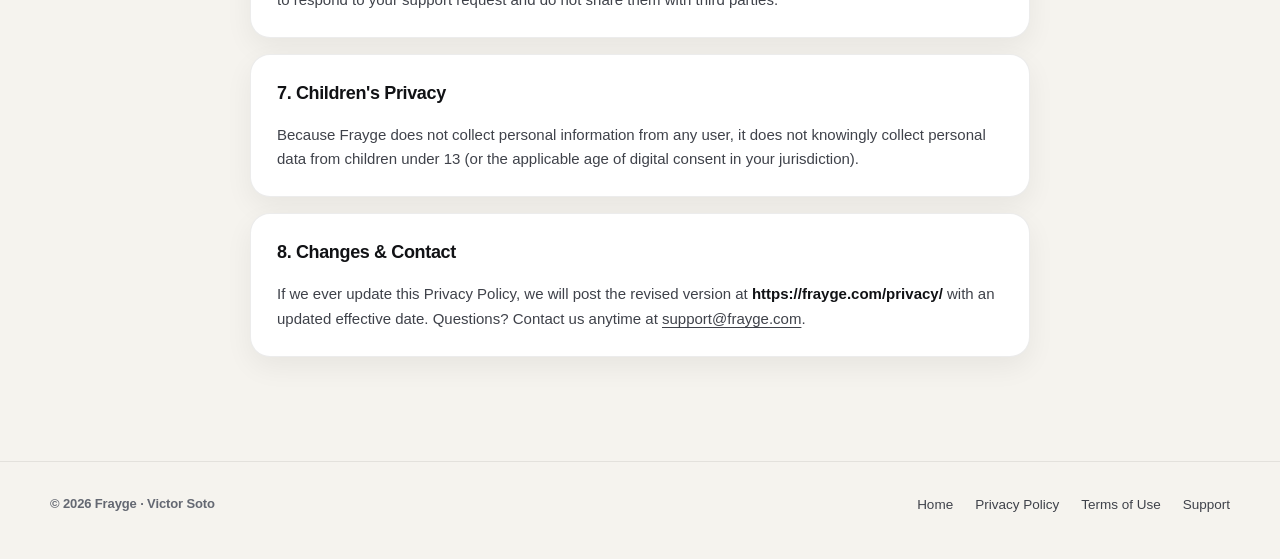
==== commit 21b9d9ef: "Update privacy/index.html for Frayge (frayge.com)" ====
--- a/privacy/index.html
+++ b/privacy/index.html
@@ -5,9 +5,9 @@
   <meta name="viewport" content="width=device-width, initial-scale=1" />
   <meta http-equiv="Content-Security-Policy" content="default-src 'self'; img-src 'self' data:; style-src 'self' 'unsafe-inline' https://fonts.googleapis.com; font-src 'self' https://fonts.gstatic.com; script-src 'self'; base-uri 'self'; form-action 'self'; object-src 'none';" />
   <meta name="referrer" content="strict-origin-when-cross-origin" />
-  <title>Privacy Policy — Snip35</title>
-  <meta name="description" content="Snip35 Privacy Policy. 100% on-device collage studio: your photos never leave your iPhone, no accounts, and zero third-party tracking." />
-  <link rel="canonical" href="https://snip35.com/privacy/" />
+  <title>Privacy Policy — Frayge</title>
+  <meta name="description" content="Frayge Privacy Policy. 100% on-device collage studio: your photos never leave your iPhone, no accounts, and zero third-party tracking." />
+  <link rel="canonical" href="https://frayge.com/privacy/" />
   <meta name="theme-color" content="#f5f3ee" media="(prefers-color-scheme: light)" />
   <meta name="theme-color" content="#08090c" media="(prefers-color-scheme: dark)" />
   <link rel="icon" type="image/png" href="../assets/favicon.png" />
@@ -21,9 +21,9 @@
 <body>
   <header class="topbar">
     <div class="wrap topbar-inner">
-      <a class="brand" href="../" aria-label="Snip35 home">
-        <img class="brand-icon" src="../assets/app-icon.png" data-icon-light="../assets/app-icon.png" data-icon-dark="../assets/app-icon-dark.png" alt="Snip35 app icon" width="34" height="34" />
-        <img class="brand-wordmark" src="../assets/wordmark.png" alt="Snip35" height="22" />
+      <a class="brand" href="../" aria-label="Frayge home">
+        <img class="brand-icon" src="../assets/app-icon.png" data-icon-light="../assets/app-icon.png" data-icon-dark="../assets/app-icon-dark.png" alt="Frayge app icon" width="34" height="34" />
+        <img class="brand-wordmark" src="../assets/wordmark.png" data-icon-light="../assets/wordmark.png" data-icon-dark="../assets/wordmark-dark.png" alt="Frayge" height="22" />
       </a>
       <nav class="nav" aria-label="Primary">
         <a href="../">Home</a>
@@ -42,7 +42,7 @@
     <header class="doc-header">
       <div class="mono accent-mono">Effective November 23, 2026 · App Store Privacy Policy</div>
       <h1>Privacy Policy</h1>
-      <p>Snip35 is engineered as a 100% on-device paper &amp; print collage studio. We do not collect, transmit, sell, or train on your photographs or personal data.</p>
+      <p>Frayge is engineered as a 100% on-device paper &amp; print collage studio. We do not collect, transmit, sell, or train on your photographs or personal data.</p>
     </header>
 
     <section class="doc-card">
@@ -50,17 +50,17 @@
       <p>
         All photograph analysis, subject detection (Apple Vision &amp; on-device segmentation), color matching, Metal GPU collage rendering,
         high-resolution print generation, and 60fps MP4 reel exports run <strong>100% locally on your iPhone</strong>.
-        Snip35 never uploads your photographs, magazine scans, or finished collages to any remote server.
+        Frayge never uploads your photographs, magazine scans, or finished collages to any remote server.
       </p>
     </section>
 
     <section class="doc-card">
       <h2>2. Data Not Collected</h2>
       <p>
-        Consistent with our Apple App Store Privacy Nutrition Label, Snip35 collects <strong>no personal data</strong>:
+        Consistent with our Apple App Store Privacy Nutrition Label, Frayge collects <strong>no personal data</strong>:
       </p>
       <ul>
-        <li>No account registration, login, email, or phone number is required to use Snip35.</li>
+        <li>No account registration, login, email, or phone number is required to use Frayge.</li>
         <li>No third-party advertising SDKs, tracking pixels, behavioral analytics, or data brokers are included in the app.</li>
         <li>No cross-app or cross-site tracking is performed.</li>
       </ul>
@@ -68,7 +68,7 @@
 
     <section class="doc-card">
       <h2>3. Device Permissions</h2>
-      <p>Snip35 requests device permissions only when you initiate a specific creative action:</p>
+      <p>Frayge requests device permissions only when you initiate a specific creative action:</p>
       <ul>
         <li><strong>Photo Library (Selection):</strong> Handled via Apple's system Photo Picker (<code>PhotosPicker</code>), granting access only to the individual photo(s) you explicitly select.</li>
         <li><strong>Photo Library (Add-Only Save):</strong> Used solely when you tap Save to write an exported print, transparent PNG cutout, gallery mat, or editorial reel to your Photos library.</li>
@@ -80,16 +80,16 @@
       <h2>4. Local Storage on Your Device</h2>
       <p>
         Saved collages, custom scanned pages, and app preferences (such as Ceramic/Obsidian appearance, haptic feedback,
-        and studio sound toggles) are stored locally inside Snip35's private app container on your device. You may delete
-        individual collages or scans at any time inside the app, or remove all app data by deleting Snip35 from your device.
+        and studio sound toggles) are stored locally inside Frayge's private app container on your device. You may delete
+        individual collages or scans at any time inside the app, or remove all app data by deleting Frayge from your device.
       </p>
     </section>
 
     <section class="doc-card">
       <h2>5. In-App Purchases &amp; Subscriptions</h2>
       <p>
-        Snip35 Pro (in-app Studio) subscriptions and lifetime unlocks are processed securely by Apple via <strong>StoreKit</strong>.
-        Apple handles all billing, receipts, refunds, and Family Sharing verification. Snip35 never receives or stores
+        Frayge Pro subscriptions and lifetime unlocks are processed securely by Apple via <strong>StoreKit</strong>.
+        Apple handles all billing, receipts, refunds, and Family Sharing verification. Frayge never receives or stores
         your credit card number, billing address, or Apple Account credentials.
       </p>
     </section>
@@ -97,7 +97,7 @@
     <section class="doc-card">
       <h2>6. Support Communications</h2>
       <p>
-        If you voluntarily email us at <a href="mailto:support@snip35.com">support@snip35.com</a>, we use your email
+        If you voluntarily email us at <a href="mailto:support@frayge.com">support@frayge.com</a>, we use your email
         address and message contents solely to respond to your support request and do not share them with third parties.
       </p>
     </section>
@@ -105,7 +105,7 @@
     <section class="doc-card">
       <h2>7. Children's Privacy</h2>
       <p>
-        Because Snip35 does not collect personal information from any user, it does not knowingly collect personal
+        Because Frayge does not collect personal information from any user, it does not knowingly collect personal
         data from children under 13 (or the applicable age of digital consent in your jurisdiction).
       </p>
     </section>
@@ -113,16 +113,16 @@
     <section class="doc-card">
       <h2>8. Changes &amp; Contact</h2>
       <p>
-        If we ever update this Privacy Policy, we will post the revised version at <strong>https://snip35.com/privacy/</strong>
+        If we ever update this Privacy Policy, we will post the revised version at <strong>https://frayge.com/privacy/</strong>
         with an updated effective date. Questions? Contact us anytime at
-        <a href="mailto:support@snip35.com">support@snip35.com</a>.
+        <a href="mailto:support@frayge.com">support@frayge.com</a>.
       </p>
     </section>
   </main>
 
   <footer class="footer">
     <div class="wrap footer-inner">
-      <div class="mono">&copy; 2026 Snip35 &middot; Victor Soto</div>
+      <div class="mono">&copy; 2026 Frayge &middot; Victor Soto</div>
       <nav class="footer-links" aria-label="Legal and support">
         <a href="../">Home</a>
         <a href="../privacy/">Privacy Policy</a>
--- a/styles.css
+++ b/styles.css
@@ -118,9 +118,7 @@
   height: 22px;
   width: auto;
 }
-html[data-theme="dark"] .brand-wordmark {
-  filter: invert(1) brightness(1.06);
-}
+
 
 .nav {
   display: flex;
@@ -227,22 +225,28 @@
   background: var(--accent);
 }
 
-/* Hero Section */
+/* Hero Section (Desktop: 2-Col Flagship; Mobile: Copy -> Split Visual -> CTA) */
 .hero {
-  padding: 56px 0 88px;
+  padding: 52px 0 84px;
   display: grid;
   grid-template-columns: minmax(0, 1.05fr) minmax(0, 0.95fr);
-  gap: clamp(32px, 5vw, 76px);
+  grid-template-areas:
+    "copy stage"
+    "action stage";
+  column-gap: clamp(32px, 5vw, 76px);
+  row-gap: 28px;
   align-items: center;
 }
 .hero > * { min-width: 0; }
+.hero-copy { grid-area: copy; align-self: end; }
+.hero-action { grid-area: action; align-self: start; }
 
 .hero h1 {
   font-weight: 800;
-  font-size: clamp(48px, 6.1vw, 78px);
+  font-size: clamp(48px, 6.0vw, 76px);
   line-height: 0.96;
   letter-spacing: -0.045em;
-  margin: 18px 0 22px;
+  margin: 16px 0 18px;
   color: var(--ink);
 }
 .hero h1 em {
@@ -251,11 +255,12 @@
 }
 
 .hero-lead {
-  font-size: 17.5px;
-  line-height: 1.62;
-  font-weight: 400;
+  font-size: 19px;
+  line-height: 1.5;
+  font-weight: 500;
+  letter-spacing: -0.015em;
   color: var(--body);
-  max-width: 500px;
+  max-width: 470px;
   margin: 0;
 }
 
@@ -263,12 +268,28 @@
   display: flex;
   flex-wrap: wrap;
   gap: 12px;
-  margin-top: 30px;
+  margin-top: 0;
+}
+
+.hero-trust {
+  display: flex;
+  flex-wrap: wrap;
+  align-items: center;
+  gap: 8px;
+  margin: 14px 0 0;
+  font-size: 13px;
+  font-weight: 600;
+  color: var(--muted);
+}
+.trust-sep {
+  font-style: normal;
+  color: var(--accent);
+  font-weight: 800;
 }
 
 .hero-specs {
-  margin-top: 32px;
-  padding-top: 22px;
+  margin-top: 26px;
+  padding-top: 20px;
   border-top: 1px solid var(--line-soft);
   display: flex;
   flex-wrap: wrap;
@@ -289,17 +310,19 @@
   background: var(--accent);
 }
 
-/* Interactive Living Hero Stage */
+/* Interactive Living Split Hero Stage */
 .stage-wrap {
+  grid-area: stage;
   position: relative;
   width: min(468px, 100%);
   margin-inline: auto;
 }
 
 .stage-card {
+  --focus-y: 38%;
   position: relative;
   aspect-ratio: 3 / 4;
-  border-radius: 30px;
+  border-radius: 28px;
   overflow: hidden;
   background: var(--ground-2);
   box-shadow: var(--shadow-lg);
@@ -308,6 +331,8 @@
   -webkit-user-select: none;
   touch-action: pan-y;
 }
+.stage-card.has-compare { cursor: ew-resize; }
+.stage-card.dragging { cursor: grabbing; }
 
 .stage-img {
   position: absolute;
@@ -315,8 +340,10 @@
   width: 100%;
   height: 100%;
   object-fit: cover;
+  object-position: 50% var(--focus-y);
   opacity: 0;
-  transition: opacity 0.45s cubic-bezier(0.22, 1, 0.36, 1);
+  transition: opacity 0.4s cubic-bezier(0.22, 1, 0.36, 1);
+  pointer-events: none;
 }
 .stage-img.active { opacity: 1; }
 
@@ -326,7 +353,8 @@
   width: 100%;
   height: 100%;
   object-fit: cover;
-  clip-path: inset(0 100% 0 0);
+  object-position: 50% var(--focus-y);
+  clip-path: inset(0 53% 0 0);
   pointer-events: none;
   z-index: 4;
 }
@@ -335,60 +363,81 @@
   position: absolute;
   top: 0;
   bottom: 0;
-  left: 0;
+  left: 47%;
   width: 2px;
-  background: #ffffff;
-  box-shadow: 0 0 14px rgba(0, 0, 0, 0.45);
+  transform: translateX(-1px);
+  background: rgba(255, 255, 255, 0.94);
+  box-shadow: 0 0 18px rgba(0, 0, 0, 0.45);
   opacity: 0;
   pointer-events: none;
-  z-index: 5;
+  z-index: 6;
+  transition: opacity 0.25s ease;
+}
+.stage-divider.active {
+  opacity: 1;
+  pointer-events: auto;
+}
+
+.stage-handle {
+  position: absolute;
+  top: 68%;
+  left: 50%;
+  transform: translate(-50%, -50%);
+  width: 38px;
+  height: 38px;
+  border-radius: 999px;
+  background: rgba(255, 255, 255, 0.96);
+  color: #111215;
+  display: inline-flex;
+  align-items: center;
+  justify-content: center;
+  box-shadow: 0 6px 20px rgba(0, 0, 0, 0.32), 0 0 0 1px rgba(17, 18, 21, 0.08);
+  transition: transform 0.16s ease;
+}
+.stage-card.dragging .stage-handle {
+  transform: translate(-50%, -50%) scale(1.08);
 }
 
 .stage-top-bar {
   position: absolute;
-  top: 16px;
-  left: 16px;
-  right: 16px;
+  top: 14px;
+  left: 14px;
+  right: 14px;
   z-index: 7;
   display: flex;
   align-items: center;
   justify-content: space-between;
   gap: 10px;
-}
-
-.stage-badge {
-  padding: 7px 13px;
+  pointer-events: none;
+}
+
+.stage-tag {
+  padding: 5px 11px;
   border-radius: 999px;
-  background: rgba(11, 12, 16, 0.68);
-  backdrop-filter: blur(14px);
-  -webkit-backdrop-filter: blur(14px);
+  background: rgba(11, 12, 16, 0.62);
+  backdrop-filter: blur(12px);
+  -webkit-backdrop-filter: blur(12px);
   color: #ffffff;
-  font-size: 12px;
+  font-size: 11.5px;
   font-weight: 600;
+  letter-spacing: -0.01em;
   border: 1px solid rgba(255, 255, 255, 0.16);
-}
-
-.compare-btn {
-  padding: 7px 13px;
-  border-radius: 999px;
-  background: var(--accent);
-  color: #ffffff;
-  border: none;
-  font-size: 12px;
-  font-weight: 600;
-  cursor: pointer;
-  box-shadow: 0 6px 16px rgba(224, 62, 26, 0.34);
-  transition: transform 0.14s ease, opacity 0.2s ease;
-}
-.compare-btn:active { transform: scale(0.96); }
-.compare-btn.hidden { opacity: 0; pointer-events: none; }
+  opacity: 0;
+  transition: opacity 0.2s ease;
+}
+.stage-tag.visible { opacity: 1; }
+.stage-tag-after {
+  margin-left: auto;
+  background: rgba(224, 62, 26, 0.90);
+  border-color: rgba(255, 255, 255, 0.22);
+}
 
 .stage-grad {
   position: absolute;
   left: 0;
   right: 0;
   bottom: 0;
-  height: 112px;
+  height: 102px;
   background: linear-gradient(to top, rgba(11, 12, 16, 0.62), transparent);
   pointer-events: none;
   z-index: 6;
@@ -396,10 +445,10 @@
 
 .stage-pills {
   position: absolute;
-  left: 14px;
-  right: 14px;
-  bottom: 14px;
-  z-index: 7;
+  left: 12px;
+  right: 12px;
+  bottom: 12px;
+  z-index: 8;
   display: grid;
   grid-template-columns: repeat(4, 1fr);
   gap: 4px;
@@ -916,9 +965,23 @@
 .footer-links a { text-decoration: none; }
 .footer-links a:hover { color: var(--ink); }
 
+/* Sticky Mobile Conversion Bar (Apple-style frosted drawer after scrolling past hero) */
+.sticky-cta {
+  display: none;
+}
+
 /* Responsive */
 @media (max-width: 1020px) {
-  .hero { grid-template-columns: minmax(0, 1fr); padding: 40px 0 64px; }
+  .hero {
+    grid-template-columns: minmax(0, 1fr);
+    grid-template-areas:
+      "copy"
+      "stage"
+      "action";
+    row-gap: 20px;
+    padding: 28px 0 56px;
+  }
+  .hero-copy, .hero-action { align-self: auto; }
   .studio-grid { grid-template-columns: repeat(2, minmax(0, 1fr)); gap: 28px 18px; }
   .packs-grid { grid-template-columns: repeat(2, minmax(0, 1fr)); }
   .privacy-grid { grid-template-columns: repeat(2, minmax(0, 1fr)); }
@@ -927,19 +990,140 @@
 
 @media (max-width: 640px) {
   .wrap { width: calc(100% - 32px); }
-  .nav { display: none; }
-  .hero { padding: 30px 0 56px; }
-  .hero h1 { font-size: clamp(40px, 11vw, 52px); }
-  .hero-lead { font-size: 15.5px; }
-  .hero-cta .btn { width: 100%; }
-  .obsidian-band { padding: 68px 0 76px; }
-  .section { padding: 68px 0; }
-  .studio-grid { grid-template-columns: minmax(0, 1fr); gap: 36px; }
+  .topbar-inner { height: 56px; }
+  .nav, .nav-cta { display: none; }
+  .brand-icon { width: 30px; height: 30px; border-radius: 8px; }
+  .brand-wordmark { height: 20px; }
+  .theme-btn { width: 34px; height: 34px; }
+
+  /* Mobile Above-the-Fold Conversion Layout: 100% fits in Viewport #1 */
+  .hero {
+    padding: 12px 0 42px;
+    row-gap: 13px;
+  }
+  .hero .eyebrow {
+    font-size: 12px;
+    gap: 6px;
+  }
+  .hero h1 {
+    font-size: clamp(36px, 9.8vw, 43px);
+    line-height: 0.98;
+    margin: 7px 0 9px;
+  }
+  .hero-lead {
+    font-size: 14.5px;
+    line-height: 1.4;
+    max-width: none;
+  }
+  .stage-wrap {
+    width: 100%;
+  }
+  .stage-card {
+    aspect-ratio: 4 / 3;
+    border-radius: 22px;
+  }
+  .stage-top-bar {
+    top: 10px;
+    left: 10px;
+    right: 10px;
+  }
+  .stage-tag {
+    font-size: 11px;
+    padding: 4px 10px;
+  }
+  .stage-handle {
+    width: 34px;
+    height: 34px;
+  }
+  .stage-pills {
+    left: 10px;
+    right: 10px;
+    bottom: 10px;
+    padding: 3px;
+  }
+  .stage-pill {
+    font-size: 11px;
+    padding: 6px 2px;
+  }
+  .stage-caption {
+    display: none;
+  }
+
+  .hero-cta .btn {
+    width: 100%;
+    min-height: 50px;
+    font-size: 15px;
+  }
+  .hero-secondary,
+  .hero-specs {
+    display: none;
+  }
+  .hero-trust {
+    justify-content: center;
+    margin-top: 10px;
+    font-size: 12px;
+  }
+
+  .obsidian-band { padding: 64px 0 72px; }
+  .section { padding: 64px 0; }
+  .studio-grid { grid-template-columns: minmax(0, 1fr); gap: 34px; }
   .device-frame { max-width: 310px; margin-inline: auto; }
   .packs-grid { grid-template-columns: minmax(0, 1fr); gap: 22px; }
   .privacy-grid { grid-template-columns: minmax(0, 1fr); gap: 22px; }
   .price-card { padding: 28px 24px; }
-  .stage-pill { font-size: 11px; padding: 7px 2px; }
+  .footer { padding-bottom: 92px; }
+
+  .sticky-cta {
+    position: fixed;
+    left: 12px;
+    right: 12px;
+    bottom: max(12px, env(safe-area-inset-bottom));
+    z-index: 50;
+    display: flex;
+    align-items: center;
+    justify-content: space-between;
+    gap: 12px;
+    padding: 10px 12px 10px 12px;
+    border-radius: 20px;
+    background: var(--glass);
+    backdrop-filter: blur(22px) saturate(180%);
+    -webkit-backdrop-filter: blur(22px) saturate(180%);
+    border: 1px solid var(--line);
+    box-shadow: 0 14px 36px rgba(17, 18, 21, 0.18);
+    transform: translateY(130%);
+    opacity: 0;
+    pointer-events: none;
+    transition: transform 0.28s cubic-bezier(0.22, 1, 0.36, 1), opacity 0.24s ease;
+  }
+  .sticky-cta.visible {
+    transform: translateY(0);
+    opacity: 1;
+    pointer-events: auto;
+  }
+  .sticky-cta-brand {
+    display: flex;
+    align-items: center;
+    gap: 10px;
+  }
+  .sticky-cta-brand img {
+    width: 34px;
+    height: 34px;
+    border-radius: 9px;
+    border: 1px solid var(--line-soft);
+  }
+  .sticky-cta-brand strong {
+    display: block;
+    font-size: 14px;
+    font-weight: 700;
+    line-height: 1.15;
+    letter-spacing: -0.02em;
+  }
+  .sticky-cta-brand span {
+    display: block;
+    font-size: 11.5px;
+    font-weight: 500;
+    color: var(--muted);
+  }
 }
 
 @media (prefers-reduced-motion: reduce) {
